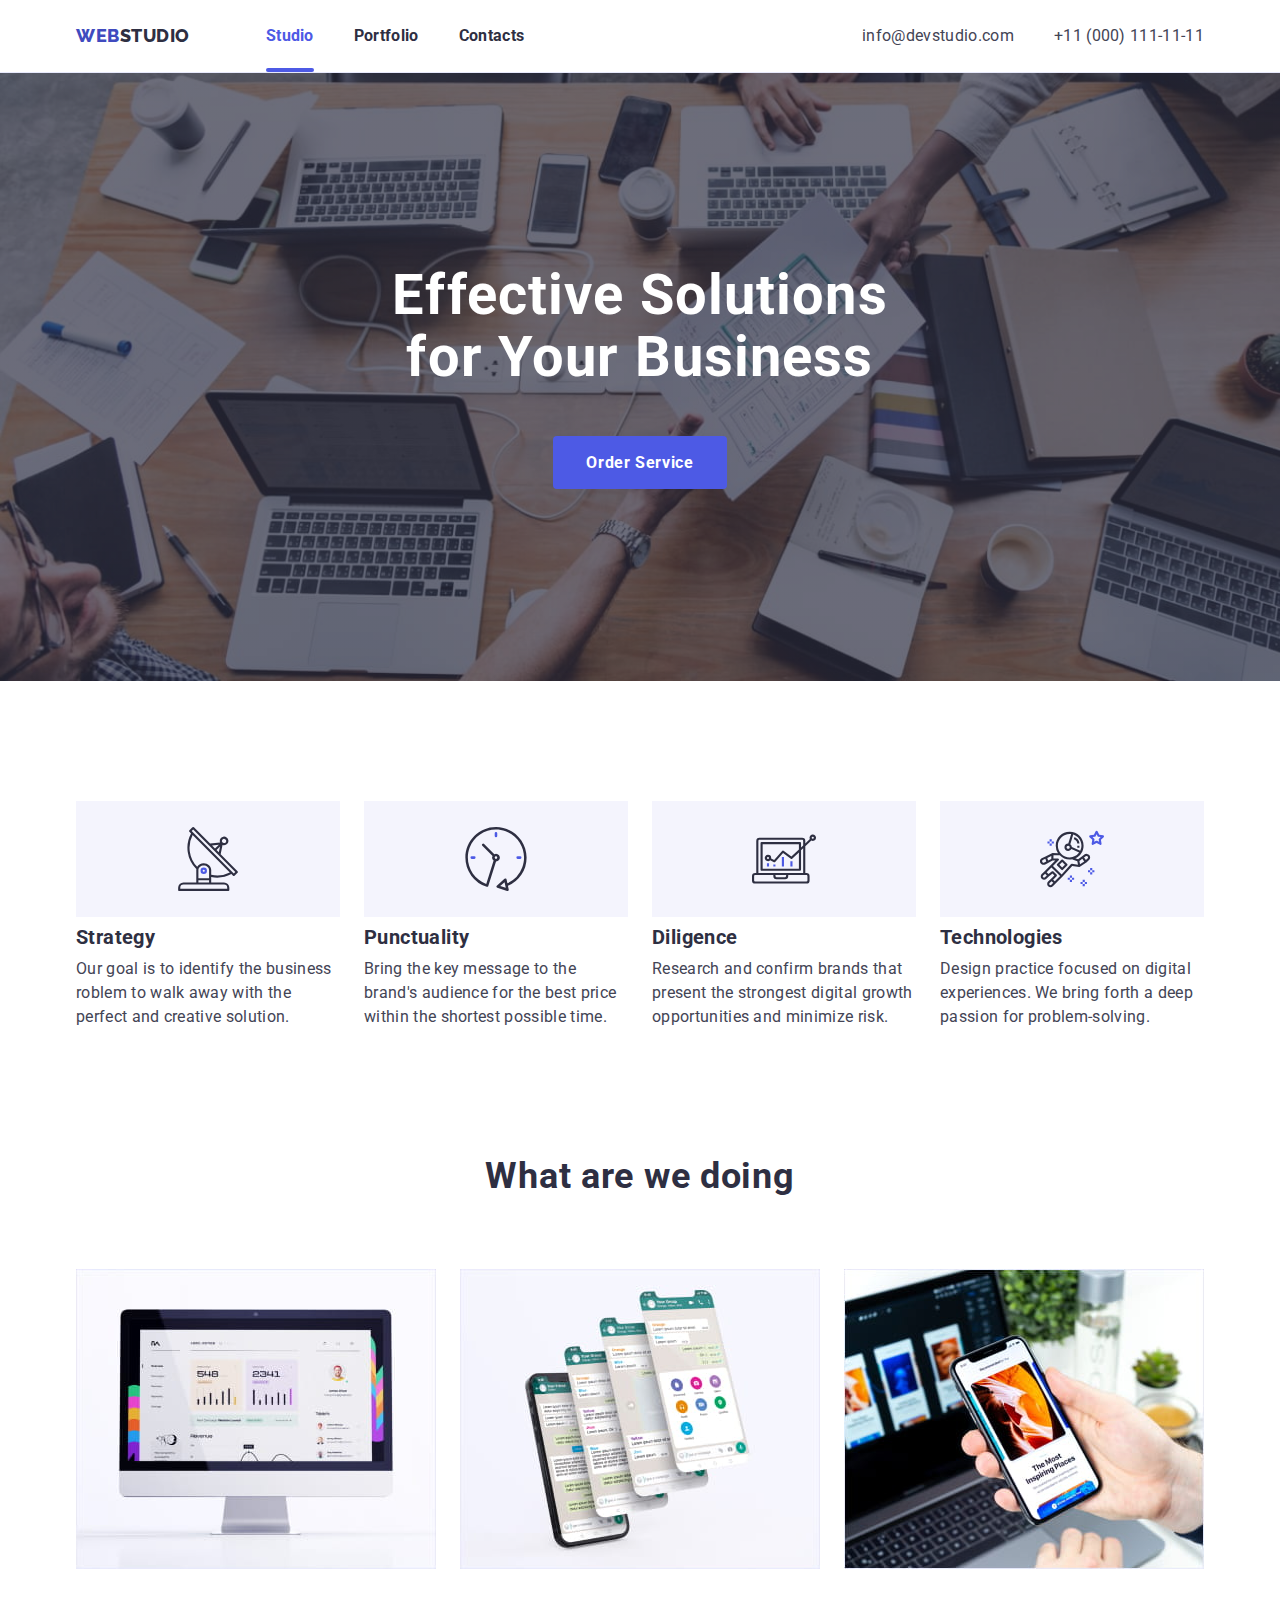
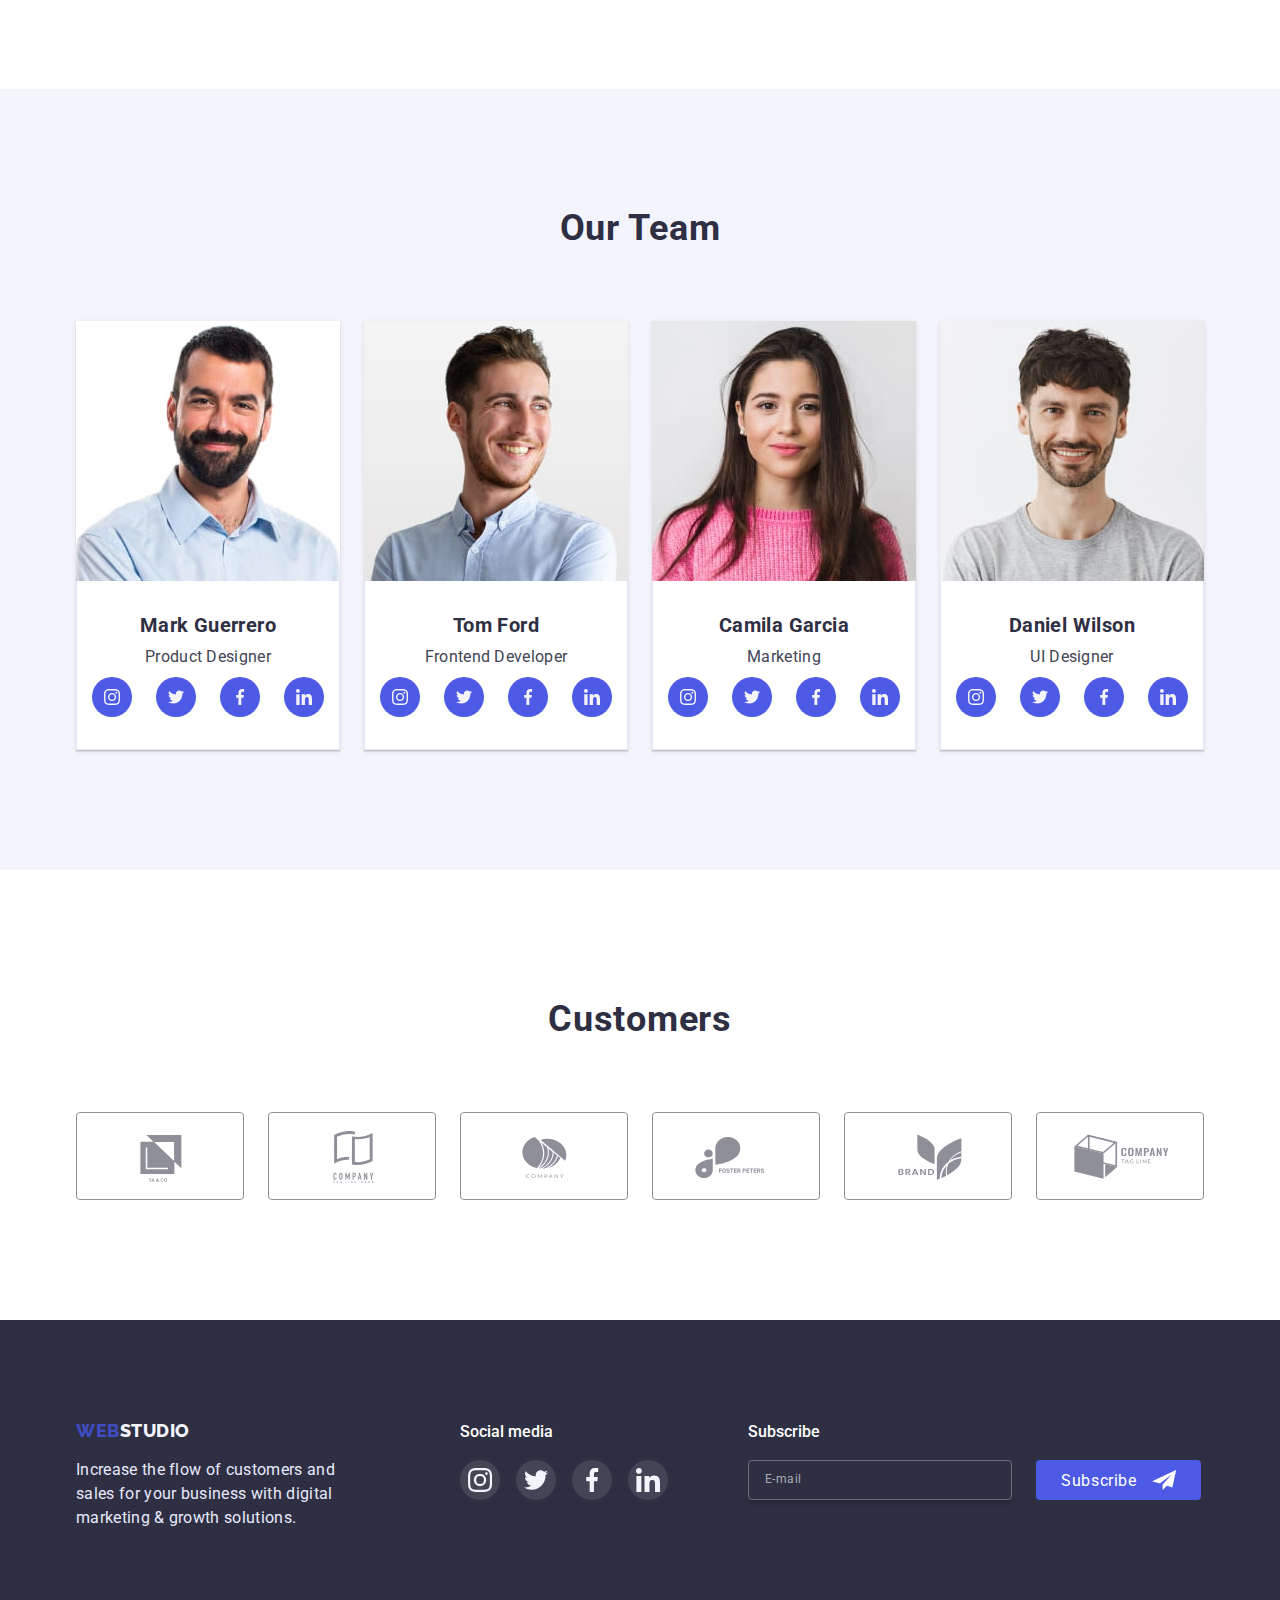
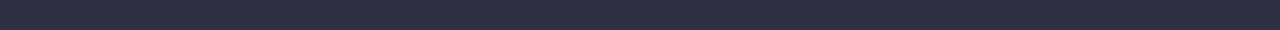
==== index.html @ e3f5aecc "Initial commit" ====
<!DOCTYPE html>
<html lang="en">

    <head>
        <meta charset="UTF-8">
        <meta http-equiv="X-UA-Compatible" content="IE=edge">
        <meta name="viewport" content="width=device-width, initial-scale=1.0">
        <title>WebStudio</title>
        <link rel="stylesheet"
            href="https://cdnjs.cloudflare.com/ajax/libs/modern-normalize/1.0.0/modern-normalize.min.css">
        <link rel="preconnect" href="https://fonts.googleapis.com">
        <link rel="preconnect" href="https://fonts.gstatic.com" crossorigin>
        <link
            href="https://fonts.googleapis.com/css2?family=Raleway:wght@800&family=Roboto:wght@400;500;700&display=swap"
            rel="stylesheet">
        <link rel="stylesheet" href="./css/styles.css">
    </head>

    <body>
        <!-----------------------------------header------------------------>
        <header class="header-section">
            <div class="container">
                <div class="header-container">
                    <nav class="site-nav">
                        <a href="" class="logo link"><span class="logo-accent">Web</span>Studio</a>
                        <ul class="site-menu list">
                            <li class="menu-item">
                                <a class="menu-link  current-page link" href="./index.html">Studio</a>
                            </li>
                            <li class="menu-item">
                                <a class="menu-link link" href="./portfolio.html">Portfolio</a>
                            </li>
                            <li class="menu-item">
                                <a class="menu-link link" href="">Contacts</a>
                            </li>
                        </ul>
                    </nav>
                    <ul class="contacts list">
                        <li class="contact-item">
                            <a class="contact-link link" href="mailto:">info@devstudio.com</a>
                        </li>
                        <li class="contact-item">
                            <a class="contact-link link" href="tel:+110001111111">+11 (000) 111-11-11</a>
                        </li>
                    </ul>
                </div>
            </div>
        </header>
        <main>
            <!-------------------------------hero block--------------------------->
            <section class="hero-section">
                <h1 class="hero">Effective Solutions for Your Business</h1>
                <button class="main-button" type="button" data-modal-open>Order Service</button>
            </section>
            <!--------------------------------fitures----------------------------->
            <section class="fiture-section">
                <div class="container">
                    <ul class="fiture-list list">
                        <li class="fiture-item ">
                            <div class="fiture-icon-list">
                                <svg class="fiture-icon">
                                    <use href="./images/icons.svg#antenna"></use>
                                </svg>
                            </div>

                            <h2 class="secondary-titles">Strategy</h2>
                            <p class="subtitles">Our goal is to identify the business roblem to walk away with the
                                perfect
                                and creative solution. </p>
                        </li>
                        <li class="fiture-item">
                            <div class="fiture-icon-list">
                                <svg class="fiture-icon">
                                    <use href="./images/icons.svg#clock"></use>
                                </svg>
                            </div>
                            <h2 class="secondary-titles">Punctuality</h2>
                            <p class="subtitles">Bring the key message to the brand's audience for the best price within
                                the
                                shortest possible time.</p>
                        </li>
                        <li class="fiture-item">
                            <div class="fiture-icon-list">
                                <svg class="fiture-icon">
                                    <use href="./images/icons.svg#diagram"></use>
                                </svg>
                            </div>
                            <h2 class="secondary-titles">Diligence</h2>
                            <p class="subtitles">Research and confirm brands that present the strongest digital growth
                                opportunities and minimize risk.</p>
                        </li>
                        <li class="fiture-item">
                            <div class="fiture-icon-list">
                                <svg class="fiture-icon">
                                    <use href="./images/icons.svg#astronaut"></use>
                                </svg>
                            </div>
                            <h2 class="secondary-titles">Technologies</h2>
                            <p class="subtitles">Design practice focused on digital experiences. We bring forth a deep
                                passion for problem-solving.</p>
                        </li>
                    </ul>
                </div>
            </section>
            <!---------------------------------basic services--------------------------->
            <section class="section">
                <div class="container">
                    <h3 class="titles">What are we doing</h3>
                    <ul class="service-list list">
                        <li class="service-item">
                            <img class="service-img" src="./images/computer.jpg"
                                alt=" a photo of a computer monitor with a website page" width="360">
                        </li>
                        <li class="service-item">
                            <img class="service-img" src="./images/mobilapp.jpg" alt=" a photo of a mobile screen"
                                width="360">
                        </li>
                        <li class="service-item">
                            <img class="service-img" src="./images/mobile.jpg"
                                alt=" a photo of a computer and mobile phone screen with website page" width="360">
                        </li>
                    </ul>
                </div>
            </section>
            <!----------------------------------team section------------------------------->
            <section class="team-section">
                <div class="container">
                    <div class="">
                        <h3 class="titles">Our Team</h3>
                        <ul class="team-list list">
                            <li class="team-item">
                                <img src="./images/img1.jpg" alt="Product Designer's photo" width="264">
                                <div class="team-content">
                                    <h2 class="secondary-titles">Mark Guerrero</h2>
                                    <p class="subtitles">Product Designer</p>
                                    <ul class="team-social-icons list">
                                        <li class="team-social-list">
                                            <a href="" class="social-link link">
                                                <svg class="social-icon">
                                                    <use href="./images/icons.svg#instagram" width="16" height="16">
                                                    </use>
                                                </svg>
                                            </a>
                                        </li>
                                        <li class="">
                                            <a href="" class="social-link link">
                                                <svg class="social-icon">
                                                    <use href="./images/icons.svg#twitter" width="16" height="16"></use>
                                                </svg>
                                            </a>
                                        </li>
                                        <li class="">
                                            <a href="" class="social-link link">
                                                <svg class="social-icon">
                                                    <use href="./images/icons.svg#facebook" width="16" height="16">
                                                    </use>
                                                </svg>
                                            </a>
                                        </li>
                                        <li class="">
                                            <a href="" class="social-link link">
                                                <svg class="social-icon">
                                                    <use href="./images/icons.svg#linkedin" width="16" height="16">
                                                    </use>
                                                </svg>
                                            </a>
                                        </li>
                                    </ul>
                                </div>
                            </li>
                            <li class="team-item">
                                <img src="./images/img2.jpg" alt="Frontend Developer's photo" width="264">
                                <div class="team-content">
                                    <h2 class="secondary-titles">Tom Ford</h2>
                                    <p class="subtitles">Frontend Developer</p>
                                    <ul class="team-social-icons list">
                                        <li class="team-social-list">
                                            <a href="" class="social-link link">
                                                <svg class="social-icon">
                                                    <use href="./images/icons.svg#instagram" width="16" height="16">
                                                    </use>
                                                </svg>
                                            </a>
                                        </li>
                                        <li class="">
                                            <a href="" class="social-link">
                                                <svg class="social-icon">
                                                    <use href="./images/icons.svg#twitter" width="16" height="16"></use>
                                                </svg>
                                            </a>
                                        </li>
                                        <li class="">
                                            <a href="" class="social-link">
                                                <svg class="social-icon">
                                                    <use href="./images/icons.svg#facebook" width="16" height="16">
                                                    </use>
                                                </svg>
                                            </a>
                                        </li>
                                        <li class="">
                                            <a href="" class="social-link">
                                                <svg class="social-icon">
                                                    <use href="./images/icons.svg#linkedin" width="16" height="16">
                                                    </use>
                                                </svg>
                                            </a>
                                        </li>
                                    </ul>
                                </div>
                            </li>
                            <li class="team-item">
                                <img src="./images/img3.jpg" alt="marketer's photo" width="264">
                                <div class="team-content">
                                    <h2 class="secondary-titles">Camila Garcia</h2>
                                    <p class="subtitles">Marketing</p>
                                    <ul class="team-social-icons list">
                                        <li class="team-social-list">
                                            <a href="" class="social-link link">
                                                <svg class="social-icon">
                                                    <use href="./images/icons.svg#instagram" width="16" height="16">
                                                    </use>
                                                </svg>
                                            </a>
                                        </li>
                                        <li class="">
                                            <a href="" class="social-link">
                                                <svg class="social-icon">
                                                    <use href="./images/icons.svg#twitter" width="16" height="16"></use>
                                                </svg>
                                            </a>
                                        </li>
                                        <li class="">
                                            <a href="" class="social-link">
                                                <svg class="social-icon">
                                                    <use href="./images/icons.svg#facebook" width="16" height="16">
                                                    </use>
                                                </svg>
                                            </a>
                                        </li>
                                        <li class="">
                                            <a href="" class="social-link">
                                                <svg class="social-icon">
                                                    <use href="./images/icons.svg#linkedin" width="16" height="16">
                                                    </use>
                                                </svg>
                                            </a>
                                        </li>
                                    </ul>
                                </div>
                            </li>
                            <li class="team-item">
                                <img src="./images/img4.jpg" alt="UI Designer's photo" width="264">
                                <div class="team-content">
                                    <h2 class="secondary-titles">Daniel Wilson</h2>
                                    <p class="subtitles">UI Designer</p>
                                    <ul class="team-social-icons list">
                                        <li class="team-social-list">
                                            <a href="" class="social-link link">
                                                <svg class="social-icon">
                                                    <use href="./images/icons.svg#instagram" width="16" height="16">
                                                    </use>
                                                </svg>
                                            </a>
                                        </li>
                                        <li class="">
                                            <a href="" class="social-link">
                                                <svg class="social-icon">
                                                    <use href="./images/icons.svg#twitter" width="16" height="16"></use>
                                                </svg>
                                            </a>
                                        </li>
                                        <li class="">
                                            <a href="" class="social-link">
                                                <svg class="social-icon">
                                                    <use href="./images/icons.svg#facebook" width="16" height="16">
                                                    </use>
                                                </svg>
                                            </a>
                                        </li>
                                        <li class="">
                                            <a href="" class="social-link">
                                                <svg class="social-icon">
                                                    <use href="./images/icons.svg#linkedin" width="16" height="16">
                                                    </use>
                                                </svg>
                                            </a>
                                        </li>
                                    </ul>
                                </div>
                            </li>
                        </ul>
                    </div>
                </div>
            </section>
            <section class="customer-section">
                <div class="container">
                    <h3 class="titles">Customers</h3>
                    <ul class="customer-list list">
                        <li>
                            <a href="" class="customer-link">
                                <svg class="customer-icon">
                                    <use href="./images/icons.svg#logo6" width="104" height="56"></use>
                                </svg>
                            </a>
                        </li>
                        <li>
                            <a href="" class="customer-link">
                                <svg class="customer-icon">
                                    <use href="./images/icons.svg#logo1" width="104" height="56"></use>
                                </svg>
                            </a>
                        </li>
                        <li>
                            <a href="" class="customer-link">
                                <svg class="customer-icon">
                                    <use href="./images/icons.svg#logo2" width="104" height="56"></use>
                                </svg>
                            </a>
                        </li>
                        <li>
                            <a href="" class="customer-link">
                                <svg class="customer-icon">
                                    <use href="./images/icons.svg#logo3" width="104" height="56"></use>
                                </svg>
                            </a>
                        </li>
                        <li>
                            <a href="" class="customer-link">
                                <svg class="customer-icon">
                                    <use href="./images/icons.svg#logo4" width="104" height="56"></use>
                                </svg>
                            </a>
                        </li>
                        <li>
                            <a href="" class="customer-link">
                                <svg class="customer-icon">
                                    <use href="./images/icons.svg#logo5" width="104" height="56"></use>
                                </svg>
                            </a>
                        </li>

                    </ul>

                </div>
            </section>
        </main>
        <!-------------------footer section---------------------------->
        <footer class="footer">
            <div class="container">
                <div class="footer-container">
                    <div class="footer-list">
                        <a href="" class="footer-logo link"><span class="footer-accent">Web</span>Studio</a>

                        <p class="footer-text">Increase the flow of customers and sales for your business with digital
                            marketing
                            &
                            growth solutions.</p>
                    </div>

                    <div class="social-list">
                        <h4 class="social-media-title"> Social media
                        </h4>
                        <ul class="media-list list">
                            <li class="media-item">
                                <a href="" class="media-link">
                                    <svg class="media-icon">
                                        <use href="./images/icons.svg#instagram" width="24" height="24"></use>
                                    </svg>
                                </a>
                            </li>
                            <li>
                                <a href="" class="media-link">
                                    <svg class="media-icon">
                                        <use href="./images/icons.svg#twitter" width="24" height="24"></use>
                                    </svg>
                                </a>
                            </li>
                            <li>
                                <a href="" class="media-link">
                                    <svg class="media-icon">
                                        <use href="./images/icons.svg#facebook" width="24" height="24"></use>
                                    </svg>
                                </a>
                            </li>
                            <li>
                                <a href="" class="media-link">
                                    <svg class="media-icon">
                                        <use href="./images/icons.svg#linkedin" width="24" height="24"></use>
                                    </svg>
                                </a>
                            </li>
                        </ul>
                    </div>

                    <div class=" footer-form">

                        <h4 class="social-media-title">Subscribe</h4>
                        <form class=" form">
                            <input type="email" name="mail" id="mail" class="fotter-input" placeholder="E-mail" />
                            <button type="submit" class="subscribe-btn">Subscribe
                                <svg class="subscribe-icon">
                                    <use href="./images/icons.svg#icon-telegram" width="24" height="20"></use>
                                </svg>
                            </button>
                        </form>

                    </div>
                </div>
            </div>
        </footer>
        <!-------------------modal window---------------->

        <div class="backdrop is-hidden" data-modal>
            <div class="modal-window">
                <button type="button" class="modal-close-button" data-modal-close>
                    <svg class="modal-button-icon">
                        <use href="./images/icons.svg#icon-close-btn" width="8" height="8"></use>
                    </svg>
                </button>
                <form class="modal-form">
                    <p class="modal-title">Leave your contacts and we will call you back</p>

                    <label for="name" class="modal-form-label"> Name</label>
                    <div class="modal-icon-container">
                        <input type="text" name="name" id="name" class="modal-form-input" autofocus required>
                        <span class="modal-form-input-icon">
                            <svg class="modal-form-icons">
                                <use href="./images/icons.svg#icon-person" width="18" height="24"> </use>
                            </svg>
                        </span>
                    </div>
                    <label for="tel" class="modal-form-label">Phone</label>
                    <div class="modal-icon-container">
                        <input type="tel" name="tel" id="tel" class="modal-form-input" required>
                        <span class="modal-form-input-icon">
                            <svg class="modal-form-icons">
                                <use href="./images/icons.svg#icon-phone" width="18" height="24"> </use>
                            </svg>
                        </span>
                    </div>
                    <label for="mail" class="modal-form-label"> Email</label>
                    <div class="modal-icon-container">
                        <input type="email" name="mail" id="mail" class="modal-form-input" required>
                        <span class="modal-form-input-icon">
                            <svg class="modal-form-icons">
                                <use href="./images/icons.svg#icon-email" width="18" height="24"> </use>
                            </svg>
                        </span>
                    </div>
                    <label for="comment" class="modal-form-label "> Comment</label>

                    <textarea name="user-comment" id="comment" placeholder="Text input"
                        class="modal-form-comment-text"></textarea>


                    <label for="privacy policy" class="checkbox-label">
                        <input class="checkbox-input visually-hidden" type="checkbox" name="privacy policy"
                            id="privacy policy">
                        <span class="checkbox-icon-container">
                            <svg class="checkbox-icon">
                                <use href="./images/icons.svg#icon-property1" width="16" height="16"></use>
                            </svg>
                        </span>
                        I accept the terms and conditions of the&nbsp;<a href="" class="privacy-policy-link">Privacy
                            Policy</a>
                    </label>
                    <button class="checkbox-button" type="submit">Send</button>
                </form>
            </div>
        </div>
        <script src="./js/modal.js"></script>
    </body>

</html>
---- css/styles.css ----
:root {
    --primary-color: #2E2F42;
    --secondary-color-text: #434455;
    --main-background-color: #FFFFFF;
    --secondary-background-color: #F4F4FD;
    --accent-color: #4D5AE5;
    --btn-hover-color: #404BBF;
    --footer-text-color: #E7E9FC;
    --main-letter-spacing: 0.02em;
}


h1,
h2,
h3,
h4,
p {
    margin: 0px;
}

ul,
li {
    margin: 0px;
    padding: 0px;
}

.list {
    list-style: none;
    padding-left: 0px;
}

Img {
    display: block;
}

.container {
    width: 1158px;
    margin-left: auto;
    margin-right: auto;
    padding-left: 15px;
    padding-right: 15px;
    align-items: center;

}


.header-container {
    display: flex;
    align-items: center;
}

.header-section {
    background-color: var(--main-background-color);
    border-bottom: 1px solid var(--footer-text-color);
}


/*------------------ SITE NAVIGATION----------------------*/

/*------------------- Logo styles--------------*/

.logo {
    color: var(--primary-color);
    font-family: 'Raleway', sans-serif;
    font-weight: 800;
    font-size: 18px;
    line-height: 1.33;
    letter-spacing: 0.03em;
    text-transform: uppercase;
}

.logo-accent {
    color: var(--btn-hover-color);
}

/*------------- Main manu--------------*/

.site-nav {
    display: flex;
    align-items: center;
}

.site-menu {
    display: flex;
    margin-left: 76px;
}

.site-menu .menu-item:not(:last-child) {
    margin-right: 40px;
}


.menu-link {
    position: relative;
    display: block;
    padding-top: 24px;
    padding-bottom: 24px;

}

.menu-link.current-page::after {
    position: absolute;
    left: 0;
    bottom: 0;
    content: '';
    display: block;
    width: 100%;
    height: 4px;
    background-color: var(--accent-color);
    border-radius: 2px;
}


.menu-item .menu-link {
    color: var(--primary-color);
    font-family: 'Roboto', sans-serif;
    font-weight: 700;
    font-size: 16px;
    line-height: 1.5;
    letter-spacing: var(--main-letter-spacing);
    transition: color 250ms cubic-bezier(0.4, 0, 0.2, 1);
}

.menu-item .menu-link:hover,
.menu-item .menu-link:focus {
    color: var(--accent-color);
}

.menu-item>.current-page {
    color: var(--accent-color);
}

/*----------------------Contacts--------------------*/

.contacts {
    display: flex;
    margin-left: auto;
}


.container .contact-item+.contact-item {
    margin-left: 40px;
}

.contact-item .contact-link {
    color: var(--secondary-color-text);
    font-family: 'Roboto', sans-serif;
    font-size: 16px;
    line-height: 1.5;
    letter-spacing: var(--main-letter-spacing);
    transition: color 250ms cubic-bezier(0.4, 0, 0.2, 1);
}

.contact-item .contact-link:hover,
.contact-item .contact-link:focus {
    color: var(--accent-color);
}

.link {
    text-decoration: none;
}


/*----------------------HERO SECTION--------------------*/

.hero-section {
    background: var(--primary-color);
    padding-top: 192px;
    padding-bottom: 192px;
    text-align: center;
    background-image: linear-gradient(rgba(46, 47, 66, 0.7), rgba(46, 47, 66, 0.7)), url(../images/people-office.jpg);
    background-color: var(--primary-color);
    background-size: cover;
    max-width: 1440px;
    margin-left: auto;
    margin-right: auto;
}

.hero {
    max-width: 496px;
    margin-left: auto;
    margin-right: auto;
    font-size: 56px;
    letter-spacing: var(--main-letter-spacing);
    line-height: 1.1;
    color: var(--main-background-color);

}

.visually-hidden {
    position: absolute;
    white-space: nowrap;
    width: 1px;
    height: 1px;
    overflow: hidden;
    border: 0;
    padding: 0;
    clip: rect(0 0 0 0);
    clip-path: inset(50%);
    margin: -1px;
}

/*----------------------------BODY--------------------*/
body {
    font-family: 'Roboto', sans-serif;
    color: var(--primary-color);
    background: var(--main-background-color);
}

/*--------------------------- SITE  BUTTONS -------------------*/

/*------------------------  Main buttons------------------------*/

.main-button {
    display: inline-block;
    padding: 16px 32px;
    margin-top: 48px;

    color: var(--main-background-color);
    background: var(--accent-color);
    align-items: center;
    border-radius: 4px;
    border: 1px solid transparent;


    font-family: inherit;
    font-weight: 700;
    font-size: 16px;
    line-height: 1.2;
    letter-spacing: 0.04em;
    cursor: pointer;
    transition: background-color 250ms cubic-bezier(0.4, 0, 0.2, 1),
        box-shadow 250ms cubic-bezier(0.4, 0, 0.2, 1);
}

.main-button:hover,
.main-button:focus {
    background: var(--btn-hover-color);
    box-shadow: 0px 4px 4px rgba(0, 0, 0, 0.15);
}


/*--------------------  Portfolio buttons-----------------------*/

.buttons {
    display: flex;
    padding: 12px 24px;

    font-family: inherit;
    font-weight: 700;
    font-size: 16px;
    line-height: 1.5;
    letter-spacing: 0.04em;

    color: var(--accent-color);
    background: var(--secondary-background-color);
    border-radius: 4px;
    border: 1px solid transparent;
    cursor: pointer;
    transition: background-color 250ms cubic-bezier(0.4, 0, 0.2, 1),
        color 250ms cubic-bezier(0.4, 0, 0.2, 1),
        border 250ms cubic-bezier(0.4, 0, 0.2, 1),
        box-shadow 250ms cubic-bezier(0.4, 0, 0.2, 1);
}



.buttons:hover,
.buttons:focus {
    color: var(--main-background-color);
    background: var(--accent-color);
    border: 1px solid var(--accent-color);
    box-shadow: 0px 2px 2px rgba(0, 0, 0, 0.12),
        0px 2px 1px rgba(0, 0, 0, 0.08),
        0px 3px 1px rgba(0, 0, 0, 0.1);
}

.button-list {
    display: flex;
    margin-bottom: 72px;
    justify-content: center;
}

.button-list .filter-btn:not(:last-child) {
    margin-right: 24px;
}


/*----------------------FITURE SECTION----------------------*/

.fiture-section {
    padding-top: 120px;
}


.section {
    padding-top: 120px;
    padding-bottom: 120px;
}

.fiture-list {
    display: flex;
}

.fiture-icon {
    width: 64px;
    height: 64px;
}


.fiture-icon-list {
    display: flex;
    width: 264px;
    height: 116px;
    margin-bottom: 8px;

    background-color: var(--secondary-background-color);
    align-items: center;
    justify-content: center;
}

.container .fiture-item:not(:last-child) {
    margin-right: 24px;
}



/*----------------------- SERVICES---------------------*/

.service-list {
    display: flex;
    margin-top: 72px;
}

.container .service-item:not(:last-child) {
    margin-right: 24px;
}

/*--------------------------TEAM-SECTION------------------*/

.team-section {
    background: var(--secondary-background-color);
    padding-top: 120px;
    padding-bottom: 120px;
}

.team-list {
    display: flex;
    flex-wrap: wrap;
    margin-top: 72px;
    gap: 24px;
}

.team-item {
    box-shadow: 0px 2px 1px rgba(46, 47, 66, 0.08),
        0px 1px 1px rgba(46, 47, 66, 0.16),
        0px 1px 6px rgba(46, 47, 66, 0.08);
}

.team-content {
    padding-top: 32px;
    padding-bottom: 32px;
    text-align: center;
    background-color: var(--main-background-color);
    border-right: 1px solid var(--footer-text-color);
    border-bottom: 1px solid var(--footer-text-color);
    border-left: 1px solid var(--footer-text-color);

}


.team-social-icons {
    display: flex;
    justify-content: center;
    gap: 24px;

}


.social-link {
    display: flex;
    width: 40px;
    height: 40px;
    align-items: center;
    justify-content: center;

    background-color: var(--accent-color);
    border-radius: 50%;
    transition: background-color 250ms cubic-bezier(0.4, 0, 0.2, 1);
}

.social-link:hover,
.social-link:focus {
    background-color: var(--btn-hover-color);
}

.social-icon {
    width: 16px;
    height: 16px;

    fill: var(--secondary-background-color);
}





/* ----------------------PORTFOLIO SERVICES--------------------------*/
.image-list {
    display: flex;
    flex-wrap: wrap;
}

.image-link {
    display: block;
    color: var(--primary-color);
}



.image-item:hover {
    box-shadow: 0px 2px 1px rgba(46, 47, 66, 0.08),
        0px 1px 1px rgba(46, 47, 66, 0.16),
        0px 1px 6px rgba(46, 47, 66, 0.08);

}


.image-item {
    flex-basis: calc((100%/-48px)-3);
    margin-right: 24px;
    margin-bottom: 48px;
    transition: box-shadow 250ms cubic-bezier(0.4, 0, 0.2, 1);
}

.image-item:nth-child(3n) {
    margin-right: 0;
}

.image-item:nth-child(n+7) {
    margin-bottom: 0px;
}


.content-card {
    padding-left: 16px;
    padding-top: 32px;
    padding-bottom: 32px;

    border-right: 1px solid var(--footer-text-color);
    border-bottom: 1px solid var(--footer-text-color);
    border-left: 1px solid var(--footer-text-color);
    box-shadow: 0px 1px 6px rgba(46, 47, 66, 0.08);
}

/*-------------------- PORTFPLIO OVERLAY---------------------*/
.portfolio-image-container {
    position: relative;
    overflow: hidden;
}


.portfolio-overlay {
    position: absolute;
    left: 0;
    top: 0;
    width: 100%;
    height: 100%;
    overflow: scroll-y;
    transform: translate(0, 100%);
    transition: transform 250ms cubic-bezier(0.4, 0, 0.2, 1);

    font-family: 'Roboto', sans-serif;
    font-size: 16px;
    line-height: 1.5;
    letter-spacing: var(--main-letter-spacing);
    color: #F4F4FD;
    padding-top: 40px;
    padding-left: 32px;
    padding-right: 32px;

    background-color: rgba(77, 90, 229, 0.9);
}

.image-link:hover .portfolio-overlay,
.image-link:focus .portfolio-overlay {
    transform: translate(0, 0);

}


.portfolio-section {
    padding-top: 96px;
    padding-bottom: 120px;
}

/* -----------------------TITLES AND SUBTITLES---------------------------*/

.titles {
    font-size: 36px;
    line-height: 1.11;
    letter-spacing: var(--main-letter-spacing);
    text-align: center;
}


.secondary-titles {
    font-size: 20px;
    line-height: 1.2;
    letter-spacing: var(--main-letter-spacing);
}

.subtitles {
    margin-top: 8px;
    margin-bottom: 8px;

    font-family: 'Roboto', sans-serif;
    font-size: 16px;
    line-height: 1.5;
    letter-spacing: var(--main-letter-spacing);

    color: var(--secondary-color-text);
}

/* ------------------CUSTOMERS----------------------*/

.customer-section {
    padding-top: 130px;
    padding-bottom: 120px;
}

.customer-list {
    display: flex;
    flex-wrap: wrap;
    margin-top: 72px;
    gap: 24px;
}

.customer-icon {
    width: 104px;
    height: 56px;
}

.customer-link {
    display: flex;
    justify-content: center;
    align-items: center;
    width: 168px;
    height: 88px;
    border: 1px solid #8E8F99;
    border-radius: 4px;

    fill: #8E8F99;

    transition: fill 250ms cubic-bezier(0.4, 0, 0.2, 1),
        border-color 250ms cubic-bezier(0.4, 0, 0.2, 1);
}


.customer-link:hover,
.customer-link:focus {
    fill: var(--accent-color);
    border-color: var(--accent-color);

}






/*------------------- FOOTER STYLES ----------------*/

.footer {
    padding-top: 100px;
    padding-bottom: 100px;
    background: var(--primary-color);
}

.footer-container {
    display: flex;
}

.social-list {
    margin-right: 80px;
    margin-left: 120px;
}

.footer-logo {
    font-family: 'Raleway', sans-serif;
    font-weight: 800;
    font-size: 18px;
    line-height: 1.2;
    letter-spacing: 0.03em;
    text-transform: uppercase;

    color: var(--secondary-background-color);
}

.footer-accent {
    color: var(--btn-hover-color);
}

.footer-text {
    margin-top: 16px;
    width: 264px;

    font-family: 'Roboto', sans-serif;
    font-size: 16px;
    line-height: 1.5;
    letter-spacing: var(--main-letter-spacing);
    color: var(--footer-text-color);
}


.media-list {
    display: flex;
    gap: 16px;

}

.media-icon {
    width: 24px;
    height: 24px;
}

.social-media-title {
    font-family: 'Roboto', sans-serif;
    font-weight: 500;
    font-size: 16px;
    line-height: 1.5;
    margin-bottom: 16px;
    color: var(--main-background-color);
}

.media-link {
    display: flex;
    width: 40px;
    height: 40px;
    justify-content: center;
    align-items: center;

    background-color: rgba(255, 255, 255, 0.1);
    fill: var(--secondary-background-color);
    border-radius: 50%;

    transition: background-color 250ms cubic-bezier(0.4, 0, 0.2, 1);
}

.media-link:hover,
.media-link:focus {
    background-color: #31D0AA;
}

/*==========FOOTER FORM==========*/

button {
    margin-left: 0px;
}



.form {
    display: flex;

}

.subscribe-btn {
    position: relative;
    display: flex;

    padding: 8px 24px;
    margin-left: 24px;
    margin-right: 16px;

    min-width: 165px;
    height: 40px;

    font-family: inherit;
    font-size: 16px;
    line-height: 1.5;
    letter-spacing: 0.04em;

    background: var(--accent-color);
    color: var(--main-background-color);
    border-radius: 4px;
    border: 1px solid transparent;
    cursor: pointer;
    transition: background-color 250ms cubic-bezier(0.4, 0, 0.2, 1),
        box-shadow 250ms cubic-bezier(0.4, 0, 0.2, 1);
}

.subscribe-btn:hover,
.subscribe-btn:focus {
    background-color: var(--btn-hover-color);
    box-shadow: 0px 4px 4px rgba(0, 0, 0, 0.15);
}


.subscribe-icon {
    position: absolute;
    top: 50%;
    right: 24px;

    transform: translateY(-50%);
    width: 24px;
    height: 20px;
}


.fotter-input {
    min-width: 264px;
    min-height: 40px;
    margin-left: 0px;
    padding: 8px 16px;


    font-size: 12px;
    line-height: 1.33;
    letter-spacing: 0.04em;


    color: var(--main-background-color);

    border: 1px solid rgba(255, 255, 255, 0.3);
    border-radius: 4px;
    background-color: transparent;
    box-shadow: 0px 4px 4px rgba(0, 0, 0, 0.15);
    transition: border-color 250ms cubic-bezier(0.4, 0, 0.2, 1),
        box-shadow 250ms cubic-bezier(0.4, 0, 0.2, 1);
}

.fotter-input:focus {
    outline: none;
    border-color: var(--accent-color);
}

.fotter-input::placeholder {
    font-size: 12px;
    line-height: 2;
    letter-spacing: 0.04em;

    color: rgba(255, 255, 255, 0.6);
}




/*=============MODAL WINDOW=====================*/
.backdrop {
    position: fixed;
    top: 0;
    left: 0;
    z-index: 100;
    min-width: 100%;
    min-height: 100%;
    background-color: rgba(46, 47, 66, 0.4);

    opacity: 1;
    transition: opacity 250ms cubic-bezier(0.4, 0, 0.2, 1);
}


.backdrop.is-hidden {
    opacity: 0;
    pointer-events: none;
}


.backdrop.is-hidden .modal-window {
    transform: translate(-50%, -50%) scale(0.9);
    transition: transform 250ms cubic-bezier(0.4, 0, 0.2, 1);
}


.modal-window {
    position: absolute;
    top: 50%;
    left: 50%;

    width: 408px;

    background-color: #FCFCFC;
    border-radius: 4px;
    box-shadow: 0px, 2px, 1px, rgba(0, 0, 0, 0.2),
        0px, 1px, 3px, rgba(0, 0, 0, 0.12),
        0px, 1px, 1px, rgba(0, 0, 0, 0.14);

    transform: translate(-50%, -50%) scale(1);
    transition: transform 250ms cubic-bezier(0.4, 0, 0.2, 1);
}


.modal-close-button {
    position: absolute;
    top: 24px;
    right: 24px;

    display: flex;
    justify-content: center;
    align-items: center;
    width: 24px;
    height: 24px;


    border-radius: 50%;
    background-color: #E7E9FC;
    border: 1px solid rgba(0, 0, 0, 0.1);
    padding: 0;
    cursor: pointer;
    box-shadow: 0px 2px 1px rgba(46, 47, 66, 0.08),
        0px 1px 1px rgba(46, 47, 66, 0.16),
        0px 1px 6px rgba(46, 47, 66, 0.08);
    transition: transform 250ms cubic-bezier(0.4, 0, 0.2, 1),
}


.modal-button-icon {
    width: 8px;
    height: 8px;
}

/*======================MODAL FORM=================*/

.modal-form {
    display: flex;
    flex-direction: column;
    padding: 24px;
    width: 100%;
}


.modal-title {
    font-weight: 500;
    font-size: 16px;
    line-height: 1.5;
    letter-spacing: 0.02em;
    text-align: center;

    margin-bottom: 14px;
    padding-top: 48px;

    color: var(--primary-color);
}


.modal-icon-container {
    position: relative;
    margin-bottom: 8px;
}


.modal-form-label {
    display: block;
    margin-bottom: 4px;
    font-size: 12px;
    line-height: 1.33;
    letter-spacing: 0.04em;

    color: #8E8F99;
}

.modal-form-input {
    width: 100%;
    padding: 14px 19px;
    padding-left: 38px;

    font-size: 12px;
    line-height: 1.33;
    letter-spacing: 0.04em;

    border: 1px solid rgba(33, 33, 33, 0.2);
    border-radius: 4px;
    transition: border-color 250ms cubic-bezier(0.4, 0, 0.2, 1);
}



.modal-form-input-icon {
    position: absolute;
    top: 50%;
    left: 19px;
    transform: translateY(-50%);

    display: block;
    width: 18px;
    height: 24px;

    fill: var(--primary-color);
    transition: fill 250ms cubic-bezier(0.4, 0, 0.2, 1);
}

.modal-form-icons {width: 18px;
    height: 24px;}

.modal-form-input:focus {
    outline: none;
    border-color: var(--accent-color);
}


.modal-form-input:focus+.modal-form-input-icon {
    fill: var(--accent-color);
}

/*--------------------COMENTS-----------------------*/

.modal-form-comment-text {
    resize: none;
    width: 100%;
    height: 120px;

    padding: 8px 16px;
    margin-bottom: 16px;

    font-family: inherit;
    font-size: 12px;
    line-height: 1.33;
    letter-spacing: 0.04em;
    border-radius: 4px;
}



.modal-form-comment-text:focus {
    outline: none;
    border-color: var(--accent-color);
}



.modal-form-comment-text::placeholder {
    font-family: inherit;
    font-size: 12px;
    line-height: 1.33;
    letter-spacing: 0.04em;
    color: #8E8F99;
}


/*----------------------CHACKBOX-----------------------*/

.checkbox-label {
    display: flex;
    align-items: center;
    margin-bottom: 24px;

    font-family: inherit;
    font-weight: 400;
    font-size: 12px;
    line-height: 1.33;
    letter-spacing: 0.04em;
    color: #757575;
}


.checkbox-icon-container {
    position: relative;
    display: inline-block;
    width: 16px;
    height: 16px;
    margin-right: 8px;

    border: 1.25px solid var(--primary-color);
    border-radius: 2px;
    cursor: pointer;
    transition: border-color 250ms cubic-bezier(0.4, 0, 0.2, 1);
}



.checkbox-icon {
    position: absolute;
    top: 50%;
    left: 50%;
    width: 16px;
    height: 16px;

    transform: translate(-50%, -50%);
    transition: opacity 250ms cubic-bezier(0.4, 0, 0.2, 1);

    opacity: 0;
}


.checkbox-input:checked+.checkbox-icon-container>.checkbox-icon {
    border-color: var(--accent-color);
    opacity: 1;
}


.privacy-policy-link {
    display: inline-block;
    margin-left: 2px;
    color: var(--accent-color);
}



.checkbox-input:focus+.checkbox-icon-container {
    border-color: var(--accent-color);
}




.checkbox-button {
    display: inline-block;
    margin: 0 auto;
    width: 169px;
    height: 56px;
    padding: 0;
    padding: 16px 32px;

    background-color: var(--accent-color);
    border: transparent;
    border-radius: 4px;

    font-family: inherit;
    font-weight: 500;
    font-size: 16px;
    line-height: 1.5;
    letter-spacing: 0.04em;

    color: var(--main-background-color);
    cursor: pointer;

    transition: background-color 250ms cubic-bezier(0.4, 0, 0.2, 1),
        box-shadow 250ms cubic-bezier(0.4, 0, 0.2, 1),
        border-color 250ms cubic-bezier(0.4, 0, 0.2, 1),
}

.checkbox-button:hover,
.checkbox-button:focus {
    background-color: var(--btn-hover-color);
    border-color: var(--btn-hover-color);
    box-shadow: 0px 4px 4px rgba(0, 0, 0, 0.15);
}
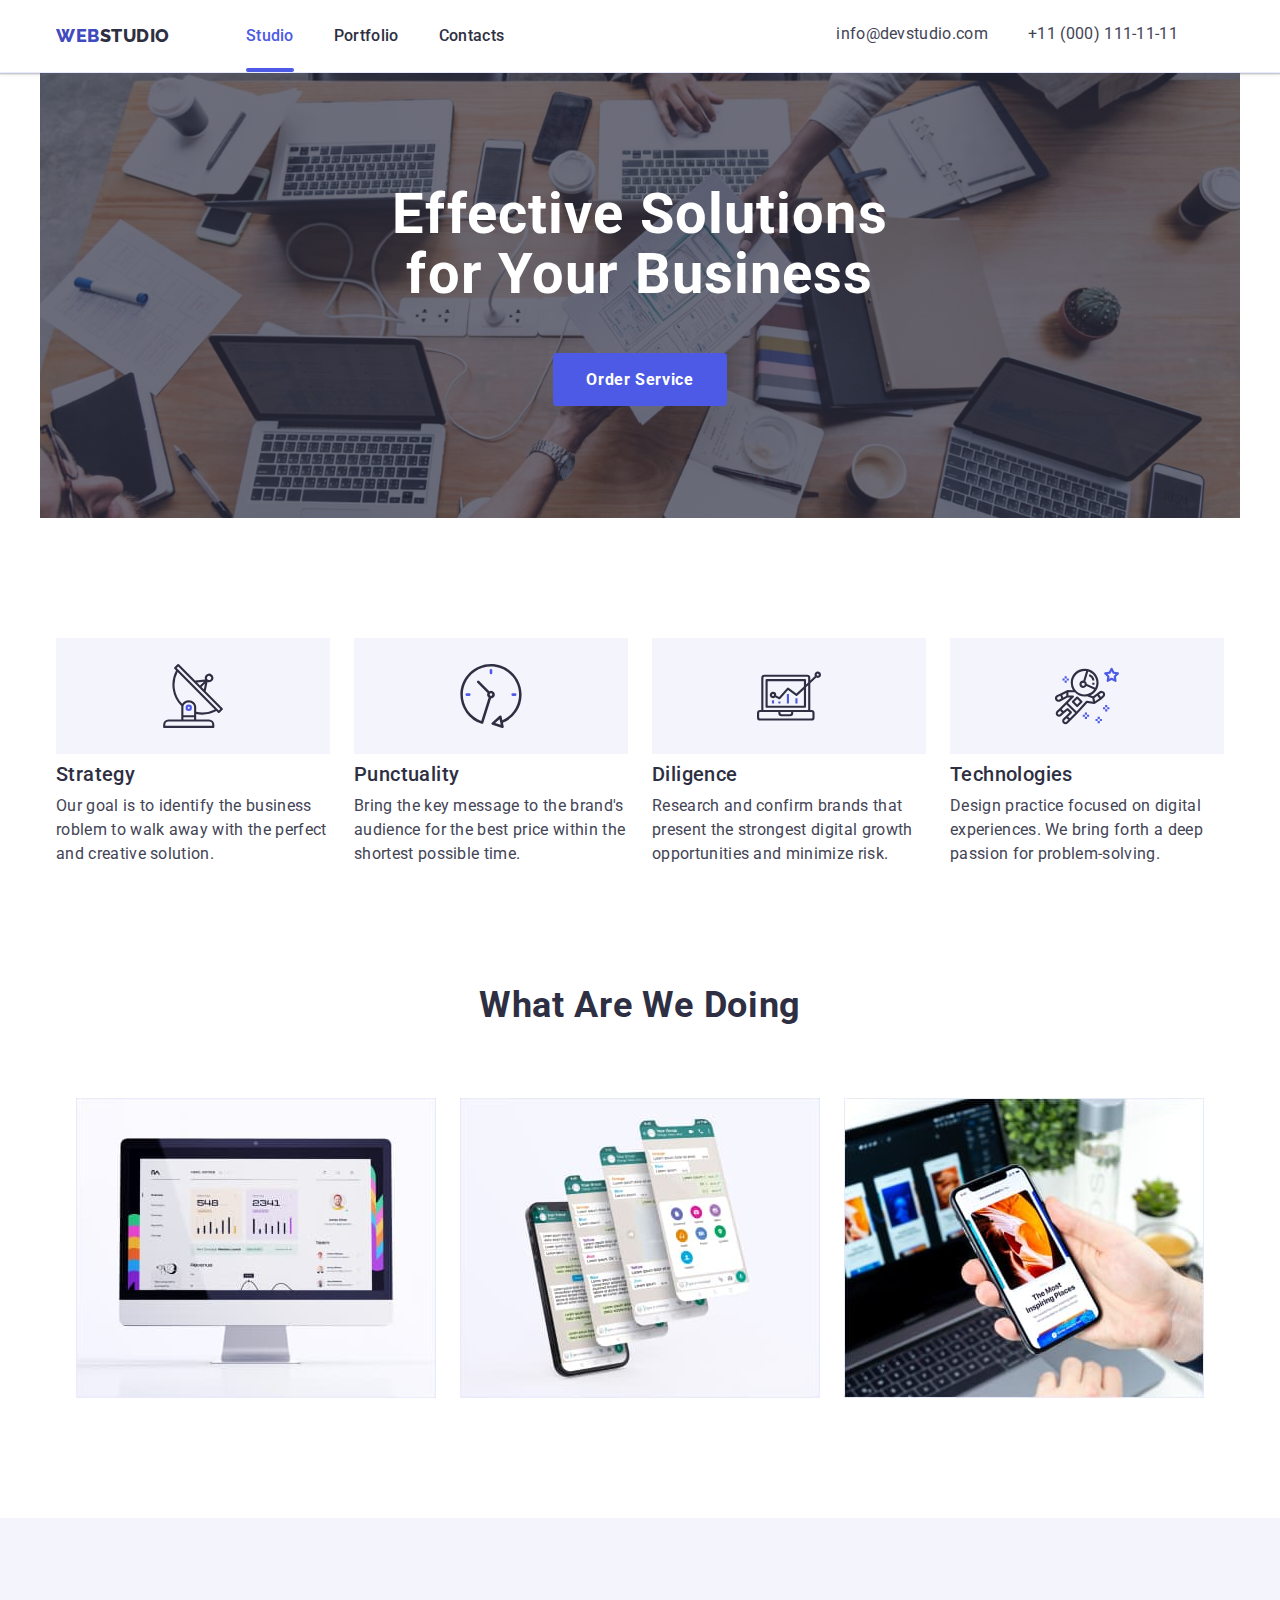
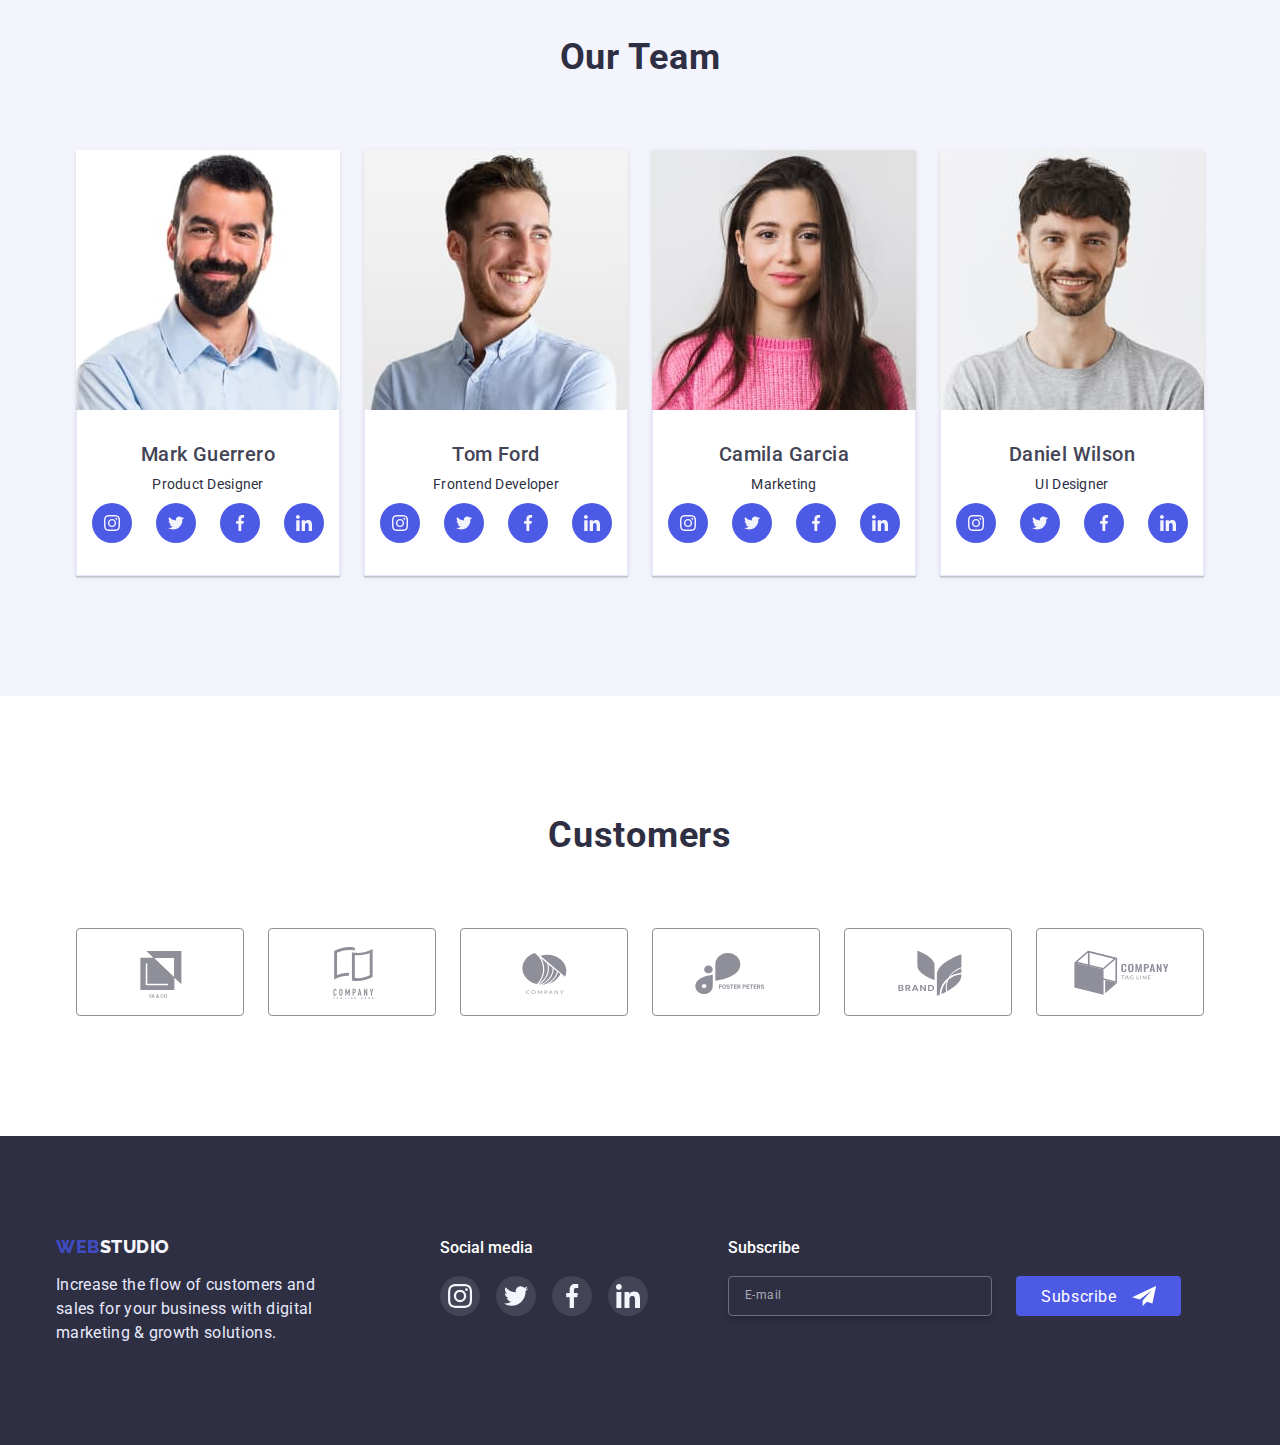
==== commit 05d3bb29: "Finished adaptive html and css files" ====
--- a/index.html
+++ b/index.html
@@ -14,18 +14,23 @@
             href="https://fonts.googleapis.com/css2?family=Raleway:wght@800&family=Roboto:wght@400;500;700&display=swap"
             rel="stylesheet">
         <link rel="stylesheet" href="./css/styles.css">
+        <link rel="stylesheet" href="./css/mobile.css">
+        <link rel="stylesheet" href="./css/tablet.css">
+        <link rel="stylesheet" href="./css/descktop.css">
     </head>
 
     <body>
+
         <!-----------------------------------header------------------------>
         <header class="header-section">
             <div class="container">
                 <div class="header-container">
                     <nav class="site-nav">
                         <a href="" class="logo link"><span class="logo-accent">Web</span>Studio</a>
-                        <ul class="site-menu list">
-                            <li class="menu-item">
-                                <a class="menu-link  current-page link" href="./index.html">Studio</a>
+
+                        <ul class="site-menu  list">
+                            <li class="menu-item ">
+                                <a class="menu-link  current-page link " href="./index.html">Studio</a>
                             </li>
                             <li class="menu-item">
                                 <a class="menu-link link" href="./portfolio.html">Portfolio</a>
@@ -43,20 +48,25 @@
                             <a class="contact-link link" href="tel:+110001111111">+11 (000) 111-11-11</a>
                         </li>
                     </ul>
+                    <button type="button" class="mobile-menu-open-btn " data-menu-open>
+                        <svg width="32" height="22" class="mobile-open-icon ">
+                            <use href="./images/icons.svg#icon-hamburger"></use>
+                        </svg>
                 </div>
             </div>
         </header>
         <main>
-            <!-------------------------------hero block--------------------------->
-            <section class="hero-section">
+            <!-------------------------------HERO SECTION----------------------------------------->
+            <section class="hero-section container">
+
                 <h1 class="hero">Effective Solutions for Your Business</h1>
                 <button class="main-button" type="button" data-modal-open>Order Service</button>
             </section>
-            <!--------------------------------fitures----------------------------->
+            <!------------------------------FITURE  SECTION-------------------------------------->
             <section class="fiture-section">
-                <div class="container">
+                <div class=" container ">
                     <ul class="fiture-list list">
-                        <li class="fiture-item ">
+                        <li class=" fiture-item ">
                             <div class="fiture-icon-list">
                                 <svg class="fiture-icon">
                                     <use href="./images/icons.svg#antenna"></use>
@@ -68,7 +78,7 @@
                                 perfect
                                 and creative solution. </p>
                         </li>
-                        <li class="fiture-item">
+                        <li class=" fiture-item">
                             <div class="fiture-icon-list">
                                 <svg class="fiture-icon">
                                     <use href="./images/icons.svg#clock"></use>
@@ -89,7 +99,7 @@
                             <p class="subtitles">Research and confirm brands that present the strongest digital growth
                                 opportunities and minimize risk.</p>
                         </li>
-                        <li class="fiture-item">
+                        <li class=" fiture-item">
                             <div class="fiture-icon-list">
                                 <svg class="fiture-icon">
                                     <use href="./images/icons.svg#astronaut"></use>
@@ -102,37 +112,43 @@
                     </ul>
                 </div>
             </section>
-            <!---------------------------------basic services--------------------------->
-            <section class="section">
+            <!---------------------------------BASIC SERVICES --------------------------->
+            <section class="services-section">
                 <div class="container">
-                    <h3 class="titles">What are we doing</h3>
+                    <h3 class="titles">What Are We Doing</h3>
                     <ul class="service-list list">
                         <li class="service-item">
                             <img class="service-img" src="./images/computer.jpg"
-                                alt=" a photo of a computer monitor with a website page" width="360">
+                                alt=" a photo of a computer monitor with a website page"
+                                srcset="./images/rectangle1@1x.jpg 1x, ./images/rectangle1@2x.jpg 2x" width="360">
                         </li>
                         <li class="service-item">
                             <img class="service-img" src="./images/mobilapp.jpg" alt=" a photo of a mobile screen"
-                                width="360">
+                                srcset="./images/rectangle2@1x.jpg 1x, ./images/rectangle2@2x.jpg 2x" width="360">
                         </li>
                         <li class="service-item">
                             <img class="service-img" src="./images/mobile.jpg"
-                                alt=" a photo of a computer and mobile phone screen with website page" width="360">
+                                alt=" a photo of a computer and mobile phone screen with website page"
+                                srcset="./images/rectangle3@1x.jpg 1x, ./images/rectangle3@2x.jpg 2x" width="360">
                         </li>
                     </ul>
                 </div>
             </section>
+
+
             <!----------------------------------team section------------------------------->
+
             <section class="team-section">
                 <div class="container">
                     <div class="">
                         <h3 class="titles">Our Team</h3>
                         <ul class="team-list list">
                             <li class="team-item">
-                                <img src="./images/img1.jpg" alt="Product Designer's photo" width="264">
+                                <img src="./images/img1.jpg" alt="Product Designer's photo"
+                                    srcset="./images/team@1x.jpg 1x, ./images/team@2x.jpg 2x" width="264">
                                 <div class="team-content">
-                                    <h2 class="secondary-titles">Mark Guerrero</h2>
-                                    <p class="subtitles">Product Designer</p>
+                                    <h2 class="team-title">Mark Guerrero</h2>
+                                    <p class="team-subtitle">Product Designer</p>
                                     <ul class="team-social-icons list">
                                         <li class="team-social-list">
                                             <a href="" class="social-link link">
@@ -169,10 +185,11 @@
                                 </div>
                             </li>
                             <li class="team-item">
-                                <img src="./images/img2.jpg" alt="Frontend Developer's photo" width="264">
+                                <img src="./images/img2.jpg" alt="Frontend Developer's photo"
+                                    srcset="./images/team2.jpg 1x, ./images/team2@2x.jpg 2x" width="264">
                                 <div class="team-content">
-                                    <h2 class="secondary-titles">Tom Ford</h2>
-                                    <p class="subtitles">Frontend Developer</p>
+                                    <h2 class="team-title">Tom Ford</h2>
+                                    <p class="team-subtitle">Frontend Developer</p>
                                     <ul class="team-social-icons list">
                                         <li class="team-social-list">
                                             <a href="" class="social-link link">
@@ -209,10 +226,11 @@
                                 </div>
                             </li>
                             <li class="team-item">
-                                <img src="./images/img3.jpg" alt="marketer's photo" width="264">
+                                <img src="./images/img3.jpg" alt="marketer's photo"
+                                    srcset="./images/team3@1x.jpg 1x, ./images/team3@2x.jpg 2x" width="264">
                                 <div class="team-content">
-                                    <h2 class="secondary-titles">Camila Garcia</h2>
-                                    <p class="subtitles">Marketing</p>
+                                    <h2 class="team-title">Camila Garcia</h2>
+                                    <p class="team-subtitle">Marketing</p>
                                     <ul class="team-social-icons list">
                                         <li class="team-social-list">
                                             <a href="" class="social-link link">
@@ -249,10 +267,11 @@
                                 </div>
                             </li>
                             <li class="team-item">
-                                <img src="./images/img4.jpg" alt="UI Designer's photo" width="264">
+                                <img src="./images/img4.jpg" alt="UI Designer's photo"
+                                    srcset="./images/team4@1x.jpg 1x, ./images/team4@2x.jpg 2x" width="264">
                                 <div class="team-content">
-                                    <h2 class="secondary-titles">Daniel Wilson</h2>
-                                    <p class="subtitles">UI Designer</p>
+                                    <h2 class="team-title">Daniel Wilson</h2>
+                                    <p class="team-subtitle">UI Designer</p>
                                     <ul class="team-social-icons list">
                                         <li class="team-social-list">
                                             <a href="" class="social-link link">
@@ -292,6 +311,8 @@
                     </div>
                 </div>
             </section>
+
+            <!----------------------------------------CUSTOMER SECTION--------------------------------->
             <section class="customer-section">
                 <div class="container">
                     <h3 class="titles">Customers</h3>
@@ -344,10 +365,14 @@
                 </div>
             </section>
         </main>
+
+
         <!-------------------footer section---------------------------->
         <footer class="footer">
-            <div class="container">
+            <div class="container footer-flex-container ">
+
                 <div class="footer-container">
+
                     <div class="footer-list">
                         <a href="" class="footer-logo link"><span class="footer-accent">Web</span>Studio</a>
 
@@ -391,23 +416,95 @@
                             </li>
                         </ul>
                     </div>
-
-                    <div class=" footer-form">
-
-                        <h4 class="social-media-title">Subscribe</h4>
-                        <form class=" form">
-                            <input type="email" name="mail" id="mail" class="fotter-input" placeholder="E-mail" />
-                            <button type="submit" class="subscribe-btn">Subscribe
-                                <svg class="subscribe-icon">
-                                    <use href="./images/icons.svg#icon-telegram" width="24" height="20"></use>
-                                </svg>
-                            </button>
-                        </form>
-
-                    </div>
-                </div>
+                </div>
+                <!--------------------------------------footer form--------------------------------->
+                <div class=" footer-form">
+                    <h4 class="social-media-title">Subscribe</h4>
+                    <form class=" form">
+                        <input type="email" name="mail" id="mail" class="fotter-input" placeholder="E-mail" />
+                        <button type="submit" class="subscribe-btn">Subscribe
+                            <svg class="subscribe-icon">
+                                <use href="./images/icons.svg#icon-telegram" width="24" height="20"></use>
+                            </svg>
+                        </button>
+                    </form>
+                </div>
+            </div>
             </div>
         </footer>
+
+        <!-------------------MOBILE MENU WINDOW---------------->
+        <div class="mobile-menu is-open" data-menu>
+            <div class="mobile-container">
+                <div class="mobile-menu-container">
+                    <button class="mobile-menu-close-btn" data-menu-close>
+                        <svg class="mobile-close-icon ">
+                            <use href="./images/icons.svg#icon-close-btn" width="8" height="8"></use>
+                        </svg>
+                    </button>
+                    <nav>
+                        <ul class="mobile-menu-list list">
+                            <li class="mobile-menu-item">
+                                <a href="./index.html" class="mobile-menu-link  link" href="">Studio</a>
+                            </li>
+                            <li class="mobile-menu-item">
+                                <a href="./portfolio.html" class="mobile-menu-link link" href="">Portfolio</a>
+                            </li>
+                            <li class="mobile-menu-item">
+                                <a class="mobile-menu-link current-page link" href="">Contacts</a>
+                            </li>
+                        </ul>
+                    </nav>
+
+                </div>
+                <div class="mobile-contact-container">
+                    <ul class="mobile-contacts list">
+
+                        <li class="phone-item">
+                            <a class="phone-link   link" href="tel:+110001111111">+11 (000) 111-11-11</a>
+                        </li>
+                        <li class="mail-item">
+                            <a class="mail-link link" href="mailto:">info@devstudio.com</a>
+                        </li>
+                    </ul>
+
+
+                    <ul class="mobile-social-list  list">
+                        <li class="mobile-social-item">
+                            <a href="" class="social-link link">
+                                <svg class="mobile-social-icon">
+                                    <use href="./images/icons.svg#instagram" width="24" height="24">
+                                    </use>
+                                </svg>
+                            </a>
+                        </li>
+                        <li class="">
+                            <a href="" class="social-link link">
+                                <svg class="mobile-social-icon">
+                                    <use href="./images/icons.svg#twitter" width="24" height="24"></use>
+                                </svg>
+                            </a>
+                        </li>
+                        <li class="">
+                            <a href="" class="social-link link">
+                                <svg class="mobile-social-icon">
+                                    <use href="./images/icons.svg#facebook" width="24" height="24">
+                                    </use>
+                                </svg>
+                            </a>
+                        </li>
+                        <li class="">
+                            <a href="" class="social-link link">
+                                <svg class="mobile-social-icon">
+                                    <use href="./images/icons.svg#linkedin" width="24" height="24">
+                                    </use>
+                                </svg>
+                            </a>
+                        </li>
+                    </ul>
+                </div>
+            </div>
+        </div>
         <!-------------------modal window---------------->
 
         <div class="backdrop is-hidden" data-modal>
@@ -468,7 +565,9 @@
                 </form>
             </div>
         </div>
+        <script src="./js/mobile.js"></script>
         <script src="./js/modal.js"></script>
+
     </body>
 
 </html>--- a/css/styles.css
+++ b/css/styles.css
@@ -29,42 +29,61 @@
     padding-left: 0px;
 }
 
+.link {
+    text-decoration: none;
+}
+
 Img {
     display: block;
-}
+
+}
+
+button {
+    padding: 0;
+}
+
+.no-scroll {
+    overflow: hidden;
+}
+
 
 .container {
-    width: 1158px;
+    width: 100%;
+    padding-left: 16px;
+    padding-right: 16px;
     margin-left: auto;
     margin-right: auto;
-    padding-left: 15px;
-    padding-right: 15px;
-    align-items: center;
-
-}
-
-
-.header-container {
-    display: flex;
-    align-items: center;
-}
+}
+
+
+
+
+
+body {
+    font-family: 'Roboto', sans-serif;
+    color: var(--primary-color);
+    background: var(--main-background-color);
+
+}
+
+/*=====================HEADER SECTION=======================*/
 
 .header-section {
     background-color: var(--main-background-color);
     border-bottom: 1px solid var(--footer-text-color);
-}
-
-
-/*------------------ SITE NAVIGATION----------------------*/
-
-/*------------------- Logo styles--------------*/
+    box-shadow: 0px 2px 1px rgba(46, 47, 66, 0.08),
+        0px 1px 1px rgba(46, 47, 66, 0.16),
+        0px 1px 6px rgba(46, 47, 66, 0.08);
+}
+
+
 
 .logo {
     color: var(--primary-color);
     font-family: 'Raleway', sans-serif;
     font-weight: 800;
     font-size: 18px;
-    line-height: 1.33;
+    line-height: 1.17;
     letter-spacing: 0.03em;
     text-transform: uppercase;
 }
@@ -73,7 +92,14 @@
     color: var(--btn-hover-color);
 }
 
-/*------------- Main manu--------------*/
+.header-container {
+
+    display: flex;
+    align-items: center;
+
+}
+
+
 
 .site-nav {
     display: flex;
@@ -82,13 +108,26 @@
 
 .site-menu {
     display: flex;
-    margin-left: 76px;
-}
-
-.site-menu .menu-item:not(:last-child) {
-    margin-right: 40px;
-}
-
+    gap: 40px;
+}
+
+
+
+
+.menu-item .menu-link {
+    color: var(--primary-color);
+    font-family: 'Roboto', sans-serif;
+    font-weight: 500;
+    font-size: 16px;
+    line-height: 1.5;
+    letter-spacing: var(--main-letter-spacing);
+    transition: color 250ms cubic-bezier(0.4, 0, 0.2, 1);
+}
+
+.menu-item .menu-link:hover,
+.menu-item .menu-link:focus {
+    color: var(--accent-color);
+}
 
 .menu-link {
     position: relative;
@@ -97,6 +136,7 @@
     padding-bottom: 24px;
 
 }
+
 
 .menu-link.current-page::after {
     position: absolute;
@@ -110,37 +150,11 @@
     border-radius: 2px;
 }
 
-
-.menu-item .menu-link {
-    color: var(--primary-color);
-    font-family: 'Roboto', sans-serif;
-    font-weight: 700;
-    font-size: 16px;
-    line-height: 1.5;
-    letter-spacing: var(--main-letter-spacing);
-    transition: color 250ms cubic-bezier(0.4, 0, 0.2, 1);
-}
-
-.menu-item .menu-link:hover,
-.menu-item .menu-link:focus {
-    color: var(--accent-color);
-}
-
 .menu-item>.current-page {
     color: var(--accent-color);
 }
 
-/*----------------------Contacts--------------------*/
-
-.contacts {
-    display: flex;
-    margin-left: auto;
-}
-
-
-.container .contact-item+.contact-item {
-    margin-left: 40px;
-}
+
 
 .contact-item .contact-link {
     color: var(--secondary-color-text);
@@ -156,36 +170,66 @@
     color: var(--accent-color);
 }
 
-.link {
-    text-decoration: none;
-}
-
-
-/*----------------------HERO SECTION--------------------*/
+
+.contact-item:not(:last-child) {
+    margin-bottom: 4px;
+}
+
+
+
+
+
+.mobile-menu-open-btn {
+    background-color: transparent;
+    color: var(--primary-color);
+    border: none;
+    cursor: pointer;
+
+}
+
+
+.mobile-open-icon {
+    stroke: var(--primary-color);
+    width: 32px;
+    height: 22px;
+}
+
+/*============================HERO SECTION=========================*/
 
 .hero-section {
     background: var(--primary-color);
-    padding-top: 192px;
-    padding-bottom: 192px;
+    padding-top: 112px;
+    padding-bottom: 112px;
     text-align: center;
-    background-image: linear-gradient(rgba(46, 47, 66, 0.7), rgba(46, 47, 66, 0.7)), url(../images/people-office.jpg);
+    background-image: linear-gradient(rgba(46, 47, 66, 0.7), rgba(46, 47, 66, 0.7)), url(../images/hero480@1x.jpg);
     background-color: var(--primary-color);
+    background-repeat: no-repeat;
     background-size: cover;
-    max-width: 1440px;
     margin-left: auto;
     margin-right: auto;
 }
 
+
+
+@media (min-device-pixel-ratio: 2),
+(min-resolution: 192dpi),
+(min-resolution: 2dppx) {
+    .hero-section {
+        background-image: linear-gradient(rgba(46, 47, 66, 0.7), rgba(46, 47, 66, 0.7)), url(../images/hero480@2x.jpg);
+    }
+}
+
+
 .hero {
-    max-width: 496px;
+    max-width: 320px;
+    font-size: 36px;
+    letter-spacing: var(--main-letter-spacing);
+    line-height: 1.11;
     margin-left: auto;
     margin-right: auto;
-    font-size: 56px;
-    letter-spacing: var(--main-letter-spacing);
-    line-height: 1.1;
     color: var(--main-background-color);
-
-}
+}
+
 
 .visually-hidden {
     position: absolute;
@@ -200,16 +244,7 @@
     margin: -1px;
 }
 
-/*----------------------------BODY--------------------*/
-body {
-    font-family: 'Roboto', sans-serif;
-    color: var(--primary-color);
-    background: var(--main-background-color);
-}
-
-/*--------------------------- SITE  BUTTONS -------------------*/
-
-/*------------------------  Main buttons------------------------*/
+
 
 .main-button {
     display: inline-block;
@@ -240,12 +275,419 @@
 }
 
 
-/*--------------------  Portfolio buttons-----------------------*/
+/*============================FITURE SECTION=========================*/
+.fiture-section {
+    padding-top: 96px;
+    padding-bottom: 96px;
+
+    align-items: center;
+}
+
+
+.fiture-icon {
+    width: 64px;
+    height: 64px;
+}
+
+
+.secondary-titles {
+    font-family: 'Roboto', sans-serif;
+    font-weight: 700;
+    font-size: 36px;
+    line-height: 1.1;
+    letter-spacing: var(--main-letter-spacing);
+    text-align: center;
+    color: var(--primary-color);
+}
+
+
+
+.subtitles {
+    font-family: 'Roboto', sans-serif;
+    font-weight: 500;
+    font-size: 16px;
+    line-height: 1.5;
+    letter-spacing: var(--main-letter-spacing);
+
+    margin-top: 8px;
+    margin-left: auto;
+    margin-right: auto;
+
+    color: var(--secondary-color-text);
+}
+
+
+
+/*----------------------- SERVICES---------------------*/
+
+.services-section {
+    padding-top: 120px;
+    padding-bottom: 120px;
+}
+
+.service-list {
+    display: flex;
+    margin-top: 72px;
+    justify-content: center;
+    gap: 24px;
+}
+
+
+.titles {
+    font-size: 36px;
+    line-height: 1.11;
+    letter-spacing: var(--main-letter-spacing);
+    text-align: center;
+    color: var(--primary-color);
+    margin-bottom: 72px;
+}
+
+
+
+
+
+/*--------------------------TEAM-SECTION------------------*/
+
+.team-section {
+    background: var(--secondary-background-color);
+    padding-top: 96px;
+    padding-bottom: 128px;
+
+}
+
+
+
+
+
+.team-item {
+    max-width: 264px;
+    margin-left: auto;
+    margin-right: auto;
+    box-shadow: 0px 2px 1px rgba(46, 47, 66, 0.08),
+        0px 1px 1px rgba(46, 47, 66, 0.16),
+        0px 1px 6px rgba(46, 47, 66, 0.08);
+}
+
+
+.team-title {
+    font-weight: 500;
+    font-size: 20px;
+    line-height: 1.2;
+    letter-spacing: var(--main-letter-spacing);
+    margin-left: auto;
+    margin-right: auto;
+    margin-bottom: 8px;
+    color: var(--secondary-color-text);
+}
+
+.team-subtitle {
+    font-weight: 400;
+    font-size: 14px;
+    line-height: 1.5;
+    letter-spacing: var(--main-letter-spacing);
+    margin-left: auto;
+    margin-right: auto;
+    color: var(--primary-color);
+}
+
+
+.team-list {
+    display: flex;
+    flex-wrap: wrap;
+    justify-content: center;
+}
+
+
+
+
+
+
+
+
+.team-content {
+    padding-top: 32px;
+    padding-bottom: 32px;
+    text-align: center;
+    background-color: var(--main-background-color);
+    border-right: 1px solid var(--footer-text-color);
+    border-bottom: 1px solid var(--footer-text-color);
+    border-left: 1px solid var(--footer-text-color);
+
+}
+
+
+.team-social-icons {
+    display: flex;
+    justify-content: center;
+    gap: 24px;
+    margin-top: 8px;
+}
+
+
+.social-link {
+    display: flex;
+    width: 40px;
+    height: 40px;
+    align-items: center;
+    justify-content: center;
+
+    background-color: var(--accent-color);
+    border-radius: 50%;
+    transition: background-color 250ms cubic-bezier(0.4, 0, 0.2, 1);
+}
+
+.social-link:hover,
+.social-link:focus {
+    background-color: var(--btn-hover-color);
+}
+
+.social-icon {
+    width: 16px;
+    height: 16px;
+
+    fill: var(--secondary-background-color);
+}
+
+/*----------------------------------------CUSTOMER SECTION---------------------------------*/
+
+
+
+.customer-section {
+    padding-top: 96px;
+    padding-bottom: 96px;
+}
+
+
+
+
+.customer-list {
+    display: flex;
+    flex-wrap: wrap;
+    justify-content: center;
+    gap: 16px;
+}
+
+
+
+.customer-icon {
+    width: 104px;
+    height: 56px;
+}
+
+.customer-link {
+    display: flex;
+    justify-content: center;
+    align-items: center;
+    width: 168px;
+    height: 88px;
+    border: 1px solid #8E8F99;
+    border-radius: 4px;
+    margin-bottom: 72px;
+    fill: #8E8F99;
+
+    transition: fill 250ms cubic-bezier(0.4, 0, 0.2, 1),
+        border-color 250ms cubic-bezier(0.4, 0, 0.2, 1);
+}
+
+
+.customer-link:hover,
+.customer-link:focus {
+    fill: var(--accent-color);
+    border-color: var(--accent-color);
+
+}
+
+
+/*------------------- FOOTER STYLES ----------------*/
+.footer {
+    padding-top: 96px;
+    padding-bottom: 96px;
+    background: var(--primary-color);
+}
+
+
+
+.footer-logo {
+    display: block;
+    font-family: 'Raleway', sans-serif;
+    font-weight: 800;
+    font-size: 18px;
+    line-height: 1.2;
+    letter-spacing: 0.03em;
+    text-transform: uppercase;
+
+    color: var(--secondary-background-color);
+}
+
+.footer-accent {
+    color: var(--btn-hover-color);
+}
+
+
+
+.footer-text {
+    margin-top: 16px;
+    width: 264px;
+
+    font-family: 'Roboto', sans-serif;
+    font-size: 16px;
+    line-height: 1.5;
+    letter-spacing: var(--main-letter-spacing);
+    color: var(--footer-text-color);
+}
+
+
+
+
+.social-media-title {
+    font-family: 'Roboto', sans-serif;
+    font-weight: 500;
+    font-size: 16px;
+    line-height: 1.5;
+    margin-bottom: 16px;
+    text-align: center;
+    color: var(--main-background-color);
+
+}
+
+
+
+
+.media-list {
+    display: flex;
+    gap: 16px;
+    justify-content: center;
+}
+
+.media-icon {
+    width: 24px;
+    height: 24px;
+}
+
+.media-link {
+    display: flex;
+    width: 40px;
+    height: 40px;
+    justify-content: center;
+    align-items: center;
+
+    background-color: rgba(255, 255, 255, 0.1);
+    fill: var(--secondary-background-color);
+    border-radius: 50%;
+
+    transition: background-color 250ms cubic-bezier(0.4, 0, 0.2, 1);
+}
+
+.media-link:hover,
+.media-link:focus {
+    background-color: #31D0AA;
+}
+
+
+/*==========FOOTER FORM==========*/
+button {
+    margin-left: 0px;
+}
+
+.subscribe-btn {
+    position: relative;
+    display: flex;
+
+    padding: 8px 24px;
+    margin-left: auto;
+    margin-right: auto;
+    min-width: 165px;
+    height: 40px;
+
+    font-family: inherit;
+    font-size: 16px;
+    line-height: 1.5;
+    letter-spacing: 0.04em;
+
+    background: var(--accent-color);
+    color: var(--main-background-color);
+    border-radius: 4px;
+    border: 1px solid transparent;
+    cursor: pointer;
+    transition: background-color 250ms cubic-bezier(0.4, 0, 0.2, 1),
+        box-shadow 250ms cubic-bezier(0.4, 0, 0.2, 1);
+}
+
+.subscribe-btn:hover,
+.subscribe-btn:focus {
+    background-color: var(--btn-hover-color);
+    box-shadow: 0px 4px 4px rgba(0, 0, 0, 0.15);
+}
+
+
+
+
+.subscribe-icon {
+    position: absolute;
+    top: 50%;
+    right: 24px;
+
+    transform: translateY(-50%);
+    width: 24px;
+    height: 20px;
+}
+
+
+
+
+.fotter-input {
+    width: 100%;
+    min-height: 40px;
+    margin-left: 0px;
+    padding: 8px 16px;
+
+
+    font-size: 12px;
+    line-height: 1.33;
+    letter-spacing: 0.04em;
+
+
+    color: var(--main-background-color);
+
+    border: 1px solid rgba(255, 255, 255, 0.3);
+    border-radius: 4px;
+    background-color: transparent;
+    box-shadow: 0px 4px 4px rgba(0, 0, 0, 0.15);
+    transition: border-color 250ms cubic-bezier(0.4, 0, 0.2, 1),
+        box-shadow 250ms cubic-bezier(0.4, 0, 0.2, 1);
+}
+
+
+
+.fotter-input:focus {
+    outline: none;
+    border-color: var(--accent-color);
+}
+
+.fotter-input::placeholder {
+    font-size: 12px;
+    line-height: 2;
+    letter-spacing: 0.04em;
+
+    color: rgba(255, 255, 255, 0.6);
+}
+
+
+
+
+
+/* ----------------------PORTFOLIO SERVICES--------------------------*/
+
+.portfolio-section {
+    padding-top: 48px;
+    padding-bottom: 48px;
+
+}
+
 
 .buttons {
     display: flex;
     padding: 12px 24px;
-
     font-family: inherit;
     font-weight: 700;
     font-size: 16px;
@@ -277,169 +719,42 @@
 
 .button-list {
     display: flex;
-    margin-bottom: 72px;
-    justify-content: center;
-}
-
-.button-list .filter-btn:not(:last-child) {
-    margin-right: 24px;
-}
-
-
-/*----------------------FITURE SECTION----------------------*/
-
-.fiture-section {
-    padding-top: 120px;
-}
-
-
-.section {
-    padding-top: 120px;
-    padding-bottom: 120px;
-}
-
-.fiture-list {
-    display: flex;
-}
-
-.fiture-icon {
-    width: 64px;
-    height: 64px;
-}
-
-
-.fiture-icon-list {
-    display: flex;
-    width: 264px;
-    height: 116px;
-    margin-bottom: 8px;
-
-    background-color: var(--secondary-background-color);
-    align-items: center;
-    justify-content: center;
-}
-
-.container .fiture-item:not(:last-child) {
-    margin-right: 24px;
-}
-
-
-
-/*----------------------- SERVICES---------------------*/
-
-.service-list {
-    display: flex;
-    margin-top: 72px;
-}
-
-.container .service-item:not(:last-child) {
-    margin-right: 24px;
-}
-
-/*--------------------------TEAM-SECTION------------------*/
-
-.team-section {
-    background: var(--secondary-background-color);
-    padding-top: 120px;
-    padding-bottom: 120px;
-}
-
-.team-list {
-    display: flex;
     flex-wrap: wrap;
-    margin-top: 72px;
-    gap: 24px;
-}
-
-.team-item {
-    box-shadow: 0px 2px 1px rgba(46, 47, 66, 0.08),
-        0px 1px 1px rgba(46, 47, 66, 0.16),
-        0px 1px 6px rgba(46, 47, 66, 0.08);
-}
-
-.team-content {
-    padding-top: 32px;
-    padding-bottom: 32px;
-    text-align: center;
-    background-color: var(--main-background-color);
-    border-right: 1px solid var(--footer-text-color);
-    border-bottom: 1px solid var(--footer-text-color);
-    border-left: 1px solid var(--footer-text-color);
-
-}
-
-
-.team-social-icons {
-    display: flex;
-    justify-content: center;
-    gap: 24px;
-
-}
-
-
-.social-link {
-    display: flex;
-    width: 40px;
-    height: 40px;
-    align-items: center;
-    justify-content: center;
-
-    background-color: var(--accent-color);
-    border-radius: 50%;
-    transition: background-color 250ms cubic-bezier(0.4, 0, 0.2, 1);
-}
-
-.social-link:hover,
-.social-link:focus {
-    background-color: var(--btn-hover-color);
-}
-
-.social-icon {
-    width: 16px;
-    height: 16px;
-
-    fill: var(--secondary-background-color);
-}
-
-
-
-
-
-/* ----------------------PORTFOLIO SERVICES--------------------------*/
-.image-list {
-    display: flex;
-    flex-wrap: wrap;
-}
+    justify-content: left;
+    row-gap: 16px;
+    column-gap: 24px;
+    margin-bottom: 48px;
+}
+
+
+
+
 
 .image-link {
     display: block;
     color: var(--primary-color);
 }
 
-
+.image-list {
+    display: flex;
+    flex-wrap: wrap;
+
+    row-gap: 48px;
+}
+
+
+.image-item {
+    max-width: 100%;
+    transition: box-shadow 250ms cubic-bezier(0.4, 0, 0.2, 1);
+}
 
 .image-item:hover {
     box-shadow: 0px 2px 1px rgba(46, 47, 66, 0.08),
         0px 1px 1px rgba(46, 47, 66, 0.16),
         0px 1px 6px rgba(46, 47, 66, 0.08);
-
-}
-
-
-.image-item {
-    flex-basis: calc((100%/-48px)-3);
-    margin-right: 24px;
-    margin-bottom: 48px;
-    transition: box-shadow 250ms cubic-bezier(0.4, 0, 0.2, 1);
-}
-
-.image-item:nth-child(3n) {
-    margin-right: 0;
-}
-
-.image-item:nth-child(n+7) {
-    margin-bottom: 0px;
-}
+}
+
+
 
 
 .content-card {
@@ -451,12 +766,17 @@
     border-bottom: 1px solid var(--footer-text-color);
     border-left: 1px solid var(--footer-text-color);
     box-shadow: 0px 1px 6px rgba(46, 47, 66, 0.08);
-}
+
+}
+
+
 
 /*-------------------- PORTFPLIO OVERLAY---------------------*/
+
 .portfolio-image-container {
     position: relative;
     overflow: hidden;
+
 }
 
 
@@ -466,7 +786,7 @@
     top: 0;
     width: 100%;
     height: 100%;
-    overflow: scroll-y;
+    overflow: auto;
     transform: translate(0, 100%);
     transition: transform 250ms cubic-bezier(0.4, 0, 0.2, 1);
 
@@ -489,262 +809,154 @@
 }
 
 
-.portfolio-section {
-    padding-top: 96px;
-    padding-bottom: 120px;
-}
-
-/* -----------------------TITLES AND SUBTITLES---------------------------*/
-
-.titles {
+
+/*======================MOBILE MENU=======================*/
+
+
+.mobile-menu {
+    position: fixed;
+    width: 100vw;
+    height: 100vh;
+    z-index: 1;
+    padding: 0;
+    padding-top: 40px;
+    padding-bottom: 40px;
+
+
+    top: 0;
+    background-color: var(--main-background-color);
+    opacity: 1;
+    transition: opacity 250ms cubic-bezier(0.4, 0, 0.2, 1);
+}
+
+.mobile-menu.is-open {
+    opacity: 0;
+    visibility: hidden;
+    pointer-events: none;
+}
+
+
+
+
+.mobile-container {
+    padding-left: 40px;
+    padding-right: 40px;
+}
+
+
+
+
+.mobile-menu>.mobile-container {
+    height: 100%;
+    display: flex;
+    flex-direction: column;
+    justify-content: space-between;
+    overflow: auto;
+}
+
+
+
+
+.mobile-menu-close-btn {
+    display: flex;
+    justify-content: center;
+    align-items: center;
+    margin-left: auto;
+    margin-bottom: 16px;
+    width: 24px;
+    height: 24px;
+    border-radius: 50%;
+    background-color: #E7E9FC;
+    border: 1px solid rgba(0, 0, 0, 0.1);
+    padding: 0;
+    cursor: pointer;
+    box-shadow: 0px 2px 1px rgba(46, 47, 66, 0.08),
+        0px 1px 1px rgba(46, 47, 66, 0.16),
+        0px 1px 6px rgba(46, 47, 66, 0.08);
+    transition: transform 250ms cubic-bezier(0.4, 0, 0.2, 1),
+}
+
+
+
+.mobile-menu-list {
+    margin-bottom: 50px;
+}
+
+.mobile-menu-list .mobile-menu-item:not(:last-child) {
+    margin-bottom: 40px;
+}
+
+.mobile-menu-item .mobile-menu-link {
+    font-family: 'Roboto', sans-serif;
+    font-weight: 700;
     font-size: 36px;
-    line-height: 1.11;
+    line-height: 1.1;
     letter-spacing: var(--main-letter-spacing);
-    text-align: center;
-}
-
-
-.secondary-titles {
+    color: var(--primary-color);
+    transition: color 250ms cubic-bezier(0.4, 0, 0.2, 1);
+}
+
+.mobile-menu-item .mobile-menu-link:hover,
+.mobile-menu-item .mobile-menu-link:focus {
+    color: var(--accent-color);
+}
+
+.mobile-menu-item>.current-page {
+    color: var(--accent-color);
+}
+
+
+.phone-item .phone-link {
+    display: block;
+    font-family: 'Roboto', sans-serif;
+    font-weight: 500;
+    font-size: 36px;
+    line-height: 1.1;
+    margin-bottom: 40px;
+    color: var(--accent-color);
+    transition: color 250ms cubic-bezier(0.4, 0, 0.2, 1);
+}
+
+
+.phone-item .phone-link:hover,
+.phone-item .phone-link:focus {
+    color: var(--btn-hover-color);
+}
+
+
+.mail-item .mail-link {
+    display: block;
+    font-family: 'Roboto', sans-serif;
+    font-weight: 500;
     font-size: 20px;
     line-height: 1.2;
     letter-spacing: var(--main-letter-spacing);
-}
-
-.subtitles {
-    margin-top: 8px;
-    margin-bottom: 8px;
-
-    font-family: 'Roboto', sans-serif;
-    font-size: 16px;
-    line-height: 1.5;
-    letter-spacing: var(--main-letter-spacing);
-
+    margin-bottom: 48px;
     color: var(--secondary-color-text);
-}
-
-/* ------------------CUSTOMERS----------------------*/
-
-.customer-section {
-    padding-top: 130px;
-    padding-bottom: 120px;
-}
-
-.customer-list {
-    display: flex;
-    flex-wrap: wrap;
-    margin-top: 72px;
-    gap: 24px;
-}
-
-.customer-icon {
-    width: 104px;
-    height: 56px;
-}
-
-.customer-link {
-    display: flex;
-    justify-content: center;
-    align-items: center;
-    width: 168px;
-    height: 88px;
-    border: 1px solid #8E8F99;
-    border-radius: 4px;
-
-    fill: #8E8F99;
-
-    transition: fill 250ms cubic-bezier(0.4, 0, 0.2, 1),
-        border-color 250ms cubic-bezier(0.4, 0, 0.2, 1);
-}
-
-
-.customer-link:hover,
-.customer-link:focus {
-    fill: var(--accent-color);
-    border-color: var(--accent-color);
-
-}
-
-
-
-
-
-
-/*------------------- FOOTER STYLES ----------------*/
-
-.footer {
-    padding-top: 100px;
-    padding-bottom: 100px;
-    background: var(--primary-color);
-}
-
-.footer-container {
-    display: flex;
-}
-
-.social-list {
-    margin-right: 80px;
-    margin-left: 120px;
-}
-
-.footer-logo {
-    font-family: 'Raleway', sans-serif;
-    font-weight: 800;
-    font-size: 18px;
-    line-height: 1.2;
-    letter-spacing: 0.03em;
-    text-transform: uppercase;
-
-    color: var(--secondary-background-color);
-}
-
-.footer-accent {
-    color: var(--btn-hover-color);
-}
-
-.footer-text {
-    margin-top: 16px;
-    width: 264px;
-
-    font-family: 'Roboto', sans-serif;
-    font-size: 16px;
-    line-height: 1.5;
-    letter-spacing: var(--main-letter-spacing);
-    color: var(--footer-text-color);
-}
-
-
-.media-list {
-    display: flex;
-    gap: 16px;
-
-}
-
-.media-icon {
+    transition: color 250ms cubic-bezier(0.4, 0, 0.2, 1);
+}
+
+.mail-item .mail-link:hover,
+.mail-item .mail-link:focus {
+    color: var(--accent-color);
+}
+
+.mobile-social-icon {
     width: 24px;
     height: 24px;
-}
-
-.social-media-title {
-    font-family: 'Roboto', sans-serif;
-    font-weight: 500;
-    font-size: 16px;
-    line-height: 1.5;
-    margin-bottom: 16px;
-    color: var(--main-background-color);
-}
-
-.media-link {
-    display: flex;
-    width: 40px;
-    height: 40px;
-    justify-content: center;
-    align-items: center;
-
-    background-color: rgba(255, 255, 255, 0.1);
+
     fill: var(--secondary-background-color);
-    border-radius: 50%;
-
-    transition: background-color 250ms cubic-bezier(0.4, 0, 0.2, 1);
-}
-
-.media-link:hover,
-.media-link:focus {
-    background-color: #31D0AA;
-}
-
-/*==========FOOTER FORM==========*/
-
-button {
-    margin-left: 0px;
-}
-
-
-
-.form {
-    display: flex;
-
-}
-
-.subscribe-btn {
-    position: relative;
-    display: flex;
-
-    padding: 8px 24px;
-    margin-left: 24px;
-    margin-right: 16px;
-
-    min-width: 165px;
-    height: 40px;
-
-    font-family: inherit;
-    font-size: 16px;
-    line-height: 1.5;
-    letter-spacing: 0.04em;
-
-    background: var(--accent-color);
-    color: var(--main-background-color);
-    border-radius: 4px;
-    border: 1px solid transparent;
-    cursor: pointer;
-    transition: background-color 250ms cubic-bezier(0.4, 0, 0.2, 1),
-        box-shadow 250ms cubic-bezier(0.4, 0, 0.2, 1);
-}
-
-.subscribe-btn:hover,
-.subscribe-btn:focus {
-    background-color: var(--btn-hover-color);
-    box-shadow: 0px 4px 4px rgba(0, 0, 0, 0.15);
-}
-
-
-.subscribe-icon {
-    position: absolute;
-    top: 50%;
-    right: 24px;
-
-    transform: translateY(-50%);
-    width: 24px;
-    height: 20px;
-}
-
-
-.fotter-input {
-    min-width: 264px;
-    min-height: 40px;
-    margin-left: 0px;
-    padding: 8px 16px;
-
-
-    font-size: 12px;
-    line-height: 1.33;
-    letter-spacing: 0.04em;
-
-
-    color: var(--main-background-color);
-
-    border: 1px solid rgba(255, 255, 255, 0.3);
-    border-radius: 4px;
-    background-color: transparent;
-    box-shadow: 0px 4px 4px rgba(0, 0, 0, 0.15);
-    transition: border-color 250ms cubic-bezier(0.4, 0, 0.2, 1),
-        box-shadow 250ms cubic-bezier(0.4, 0, 0.2, 1);
-}
-
-.fotter-input:focus {
-    outline: none;
-    border-color: var(--accent-color);
-}
-
-.fotter-input::placeholder {
-    font-size: 12px;
-    line-height: 2;
-    letter-spacing: 0.04em;
-
-    color: rgba(255, 255, 255, 0.6);
-}
-
-
-
+}
+
+.mobile-social-list {
+    display: flex;
+    gap: 56px;
+}
+
+.mobile-close-icon {
+    width: 8px;
+    height: 8px;
+}
 
 /*=============MODAL WINDOW=====================*/
 .backdrop {
@@ -777,9 +989,9 @@
     position: absolute;
     top: 50%;
     left: 50%;
-
-    width: 408px;
-
+    width: 392px;
+    max-width: 100%;
+    min-height: 586px;
     background-color: #FCFCFC;
     border-radius: 4px;
     box-shadow: 0px, 2px, 1px, rgba(0, 0, 0, 0.2),
@@ -790,6 +1002,27 @@
     transition: transform 250ms cubic-bezier(0.4, 0, 0.2, 1);
 }
 
+@media (max-width: 479px) {
+    .modal-window {
+        width: 100%;
+    }
+}
+
+@media (min-width: 768px) {
+    .modal-window {
+
+        width: 408px;
+        height: 586px;
+    }
+}
+
+@media (min-width: 1200px) {
+    .modal-window {
+
+        width: 408px;
+        height: 584px;
+    }
+}
 
 .modal-close-button {
     position: absolute;
@@ -862,7 +1095,7 @@
 
 .modal-form-input {
     width: 100%;
-    padding: 14px 19px;
+    min-height: 40px;
     padding-left: 38px;
 
     font-size: 12px;
@@ -890,8 +1123,10 @@
     transition: fill 250ms cubic-bezier(0.4, 0, 0.2, 1);
 }
 
-.modal-form-icons {width: 18px;
-    height: 24px;}
+.modal-form-icons {
+    width: 18px;
+    height: 24px;
+}
 
 .modal-form-input:focus {
     outline: none;
@@ -909,7 +1144,6 @@
     resize: none;
     width: 100%;
     height: 120px;
-
     padding: 8px 16px;
     margin-bottom: 16px;
 
--- a/css/mobile.css
+++ b/css/mobile.css
@@ -0,0 +1,100 @@
+ @media screen and (min-width: 480px) {
+    .container {
+       width: 428px;
+    }
+ }
+
+
+ /*=====================HEADER SECTION=======================*/
+
+ @media screen and (max-width: 1199px) {
+    .header-container {
+       justify-content: space-between;
+    }
+ }
+
+ @media screen and (max-width: 767px) {
+    .header-container {
+       padding-top: 24px;
+       padding-bottom: 24px;
+    }
+ }
+
+ @media screen and (min-width: 480px) {
+    .fiture-item {
+       width: 100%;
+    }
+
+
+    /*============================HERO SECTION=========================*/
+    .hero-section {
+       background-image: linear-gradient(rgba(46, 47, 66, 0.7), rgba(46, 47, 66, 0.7)), url(../images/hero480@1x.jpg);
+    }
+ }
+
+
+
+
+ /*------------------FITURE-SECTION  CUSTOMER-SECTION TEAM-SECTION--------------------*/
+
+ @media screen and (max-width: 767px) {
+    .fiture-item:not(:last-child) {
+       margin-bottom: 72px
+    }
+
+    .team-item:not(:last-child) {
+       margin-bottom: 72px;
+    }
+
+    .customer-link:nth-last-child(-n + 2) {
+       margin-bottom: 0;
+    }
+ }
+
+ /*==============================FOOTER FORM================================*/
+
+ @media screen and (max-width: 767px) {
+    .footer-form {
+       text-align: center;
+    }
+
+    .fotter-input {
+       margin-bottom: 16px;
+    }
+ }
+
+ /*==============================MOBILE MENU===================================*/
+
+ @media screen and (min-width: 768px) {
+    .mobile-menu-open-btn {
+       display: none
+    }
+
+   
+
+    .mobile-menu {
+       display: none;
+    }
+ }
+
+ @media screen and (max-width: 420px) {
+    .mobile-container {
+       padding-left: 20px;
+       padding-right: 30px;
+    }
+
+   
+
+
+    /*=============================MODAL WINDOW===============================*/
+
+    
+ }
+
+@media screen and (max-width: 385px) {.phone-item .phone-link {font-size: 29px;}
+.mobile-social-list {gap: 40px;}}
+ /* ----------------------PORTFOLIO SERVICES--------------------------*/
+  @media screen and (max-width: 767px) {.portfolio-image-container {
+          max-width: 396px;
+      }
+   }--- a/css/tablet.css
+++ b/css/tablet.css
@@ -0,0 +1,184 @@
+/*=====================HEADER SECTION=======================*/
+
+@media screen and (min-width: 768px) {
+    .container {
+        width: 768px;
+    }}
+
+@media screen and (max-width: 767px) {
+    .site-menu {
+        display: none
+    }
+
+    .contacts {
+        display: none;
+    }
+}
+
+
+@media screen and (min-width: 768px) {
+     .site-menu {
+        margin-left: 123px;
+    }
+
+    /*============================HERO SECTION=========================*/
+    .hero {
+        font-size: 56px;
+        line-height: 1.07;
+        max-width: 496px;
+    }
+
+    .hero-section {
+        background-image: linear-gradient(rgba(46, 47, 66, 0.7), rgba(46, 47, 66, 0.7)), url(../images/hero768@1x.jpg);
+    }
+
+    @media (min-device-pixel-ratio: 2),
+    (min-resolution: 192dpi),
+    (min-resolution: 2dppx) {
+        .hero-section {
+            background-image: linear-gradient(rgba(46, 47, 66, 0.7), rgba(46, 47, 66, 0.7)), url(../images/hero768@2x.jpg);
+        }
+    }
+
+
+
+    /*============================FITURE SECTION=========================*/
+
+    .secondary-titles {
+        text-align: left;
+    }
+
+    .fiture-list {
+        display: flex;
+        flex-wrap: wrap;
+        margin-left: -12px;
+        margin-right: -12px;
+    }
+
+    .fiture-item:nth-child(-n + 2) {
+        margin-bottom: 72px;
+    }
+
+    .fiture-item {
+        flex-basis: calc((100% - 4 * 12px) / 2);
+        margin-left: 12px;
+        margin-right: 12px;
+    }
+
+
+
+    /*--------------------------TEAM-SECTION------------------*/
+    .team-section {
+        padding-bottom: 104px;
+    }
+}
+
+
+
+@media screen and (min-width: 768px) {
+    .team-list {
+        margin-left: -12px;
+        margin-right: -12px;
+    }
+}
+
+
+@media screen and (min-width: 768px) and (max-width: 1199px) {
+    .team-item {
+        flex-basis: calc((100% - 4 * 12px) / 2);
+        margin-left: 12px;
+        margin-right: 12px;
+    }
+
+    .team-item:nth-child(-n + 2) {
+        margin-bottom: 64px;
+    }
+}
+
+/*----------------------------------------CUSTOMER SECTION---------------------------------*/
+
+@media screen and (min-width: 768px) {
+    .customer-list {
+        gap: 24px;
+    }
+
+    .customer-link:nth-last-child(-n + 3) {
+        margin-bottom: 0;
+    }
+}
+
+/*------------------- FOOTER STYLES ----------------*/
+@media screen and (max-width: 767px) {
+
+    .social-list,
+    .footer-logo {
+        text-align: center;
+    }
+
+    .footer-text {
+        margin-left: auto;
+        margin-right: auto;
+    }
+
+    .social-media-title {
+        margin-top: 72px;
+    }
+}
+
+@media screen and (min-width: 768px) {
+    .social-media-title {
+        text-align: left;
+    }
+
+    /*==============================FOOTER FORM================================*/
+    .fotter-input {
+        width: 264px;
+    }
+
+    .subscribe-btn {
+        margin-left: 24px;
+    }
+
+    .form {
+        display: flex;
+    }
+
+    .footer-container {
+        display: flex;
+        gap: 24px;
+    }
+    .modal-window { width: 408px;}
+}
+
+@media screen and (min-width: 768px) and (max-width: 1199px) {
+    .footer-flex-container {
+        padding-left: 108px;
+    }
+}
+
+/* ----------------------PORTFOLIO SERVICES--------------------------*/
+
+
+@media screen and (min-width: 768px) {
+    .portfolio-section {
+        padding-top: 64px;
+        padding-bottom: 64px;
+    }
+
+.button-list {
+    justify-content: center;
+    margin-bottom: 64px;
+}
+
+/*@media screen and (min-width: 768px) {*/
+    .image-list {
+        display: flex;
+        flex-wrap: wrap;
+        justify-content: space-between;
+        row-gap: 72px;
+    }
+
+    .portfolio-image-container {
+        max-width: 356px;
+    }
+}--- a/css/descktop.css
+++ b/css/descktop.css
@@ -0,0 +1,154 @@
+  /*=====================HEADER SECTION=======================*/
+
+  @media screen and (min-width: 1200px) {
+      .container {
+          width: 1200px;
+      }
+
+      .site-menu {
+          margin-left: 76px;
+      }
+
+      .contacts {
+          display: flex;
+          gap: 40px;
+          margin-left: 332px;
+      }
+
+      /*============================HERO SECTION=========================*/
+
+      .hero-section {
+          background-image: linear-gradient(rgba(46, 47, 66, 0.7), rgba(46, 47, 66, 0.7)), url(../images/hero1200@1x.jpg);
+      }
+
+      @media (min-device-pixel-ratio: 2),
+      (min-resolution: 192dpi),
+      (min-resolution: 2dppx) {
+          .hero-section {
+              background-image: linear-gradient(rgba(46, 47, 66, 0.7), rgba(46, 47, 66, 0.7)), url(../images/hero1200@2x.jpg);
+          }
+      }
+
+
+      /*============================FITURE SECTION=========================*/
+      .fiture-section {
+          padding-top: 120px;
+          padding-bottom: 0px;
+      }
+  }
+
+  @media screen and (max-width: 1200px) {
+      .fiture-icon {
+          display: none;
+      }
+
+      .fiture-icon-list {
+          display: none;
+      }
+  }
+
+  @media screen and (min-width: 1200px) {
+      .secondary-titles {
+          font-weight: 500;
+          font-size: 20px;
+          line-height: 1.2;
+      }
+
+      .subtitles {
+          font-weight: 400;
+      }
+
+      .fiture-list>.fiture-item {
+          flex-basis: calc((100% - 8 * 12px) / 4);
+          margin-left: 12px;
+          margin-right: 12px;
+          margin-bottom: 0px;
+      }
+
+      .fiture-icon-list {
+          display: flex;
+          min-width: 264px;
+          height: 116px;
+          margin-bottom: 8px;
+          background-color: var(--secondary-background-color);
+          align-items: center;
+          justify-content: center;
+      }
+  }
+
+
+  /*----------------------------------- SERVICES---------------------------------*/
+  @media screen and (max-width: 1199px) {
+      .services-section {
+          display: none;
+      }
+  }
+
+  /*------------------------------------TEAM-SECTION------------------------------*/
+
+  @media screen and (min-width: 1200px) {
+      .team-section {
+          padding-top: 120px;
+          padding-bottom: 120px;
+      }
+
+      .team-list {
+          gap: 24px;
+      }
+
+      .team-item {
+          margin-left: 0;
+          margin-right: 0;
+      }
+
+      /*----------------------------------------CUSTOMER SECTION---------------------------------*/
+
+      .customer-section {
+          padding-top: 120px;
+          padding-bottom: 120px;
+      }
+
+      .customer-link {
+          margin-bottom: 0;
+      }
+
+      /*--------------------------------- FOOTER STYLES -------------------------------*/
+      .footer {
+          padding-top: 100px;
+          padding-bottom: 100px;
+      }
+  }
+
+  @media screen and (max-width: 1199px) {
+      .footer-text {
+          margin-bottom: 72px;
+      }
+  }
+
+  @media screen and (min-width: 1200px) {
+      .footer-flex-container {
+          display: flex;
+      }
+
+      .footer-container {
+          gap: 120px;
+      }
+
+      .social-list {
+          margin-right: 80px;
+      }
+
+      /* ----------------------PORTFOLIO SERVICES--------------------------*/
+
+      .image-list {
+         justify-content: center;
+          column-gap: 24px;
+          row-gap: 48px;
+      }
+
+      .portfolio-image-container {
+          max-width: 360px;
+      }
+
+      .button-list {margin-bottom: 72px;}
+  }
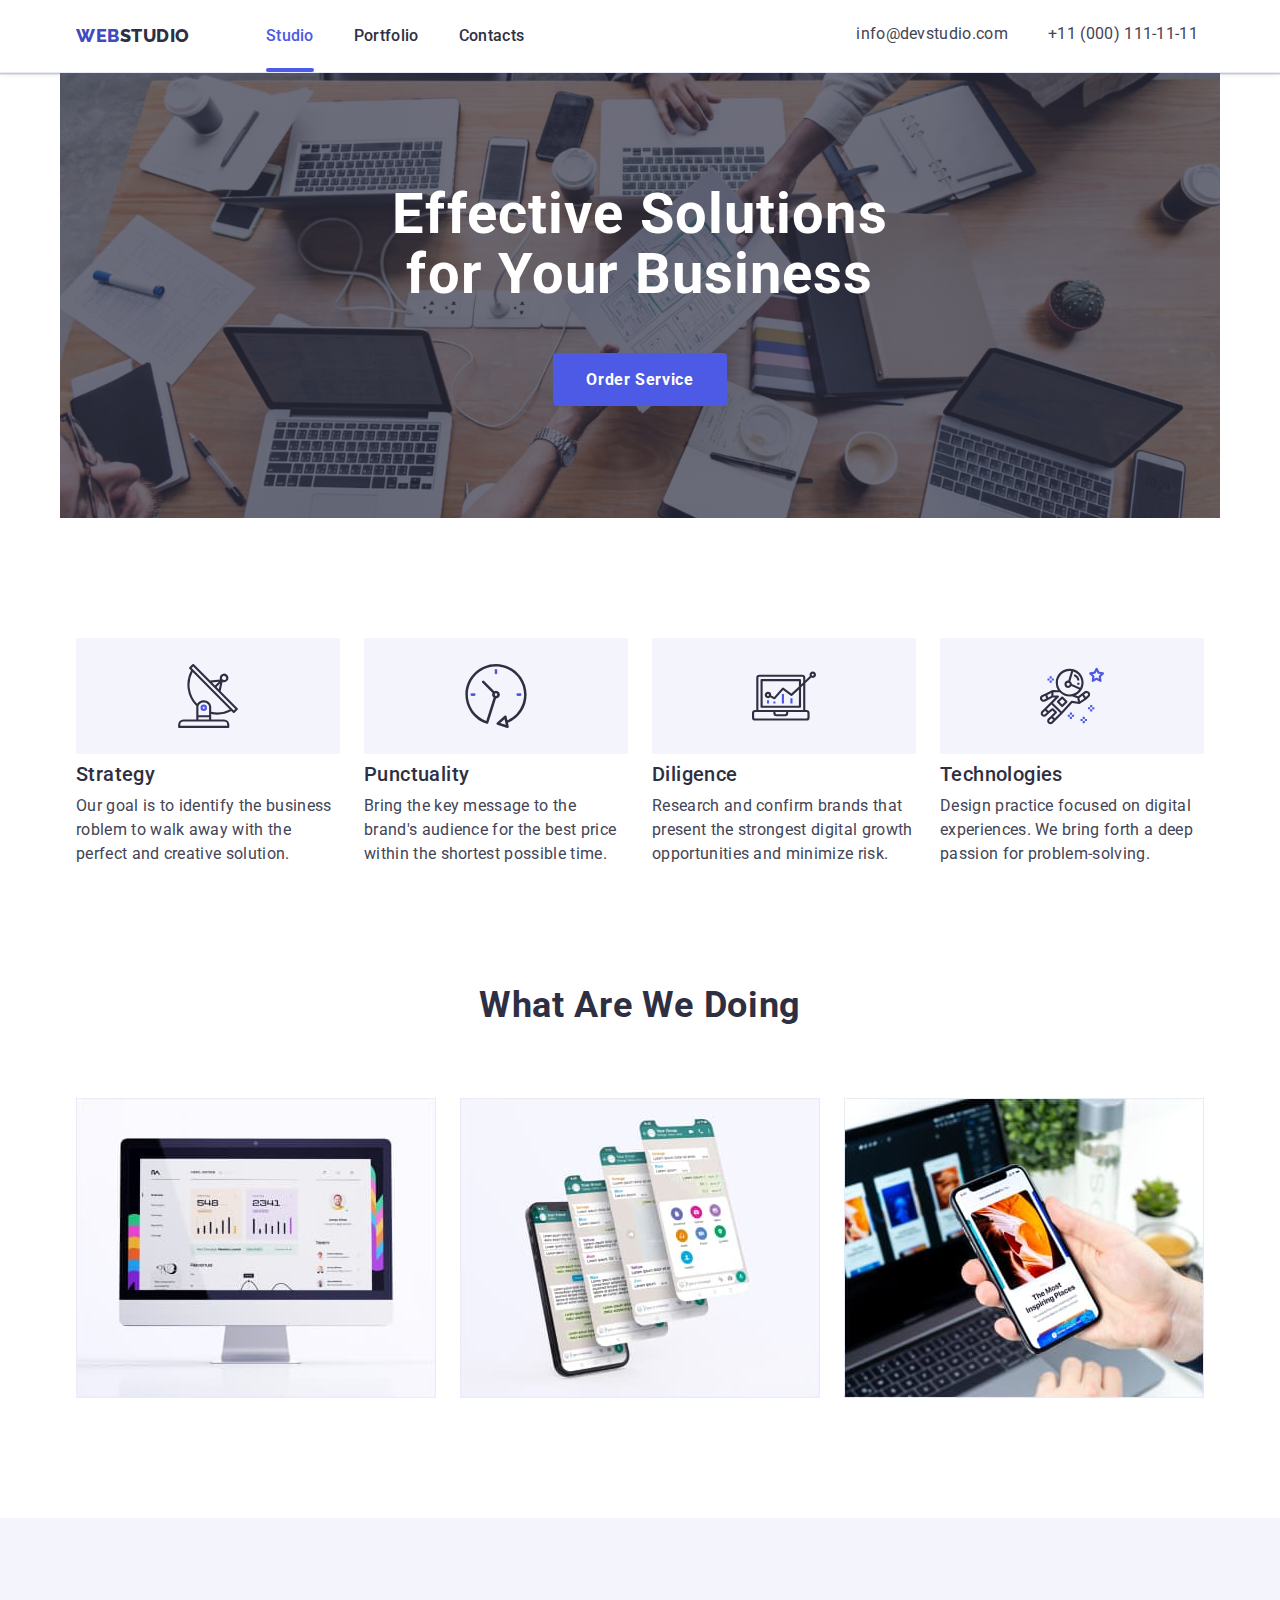
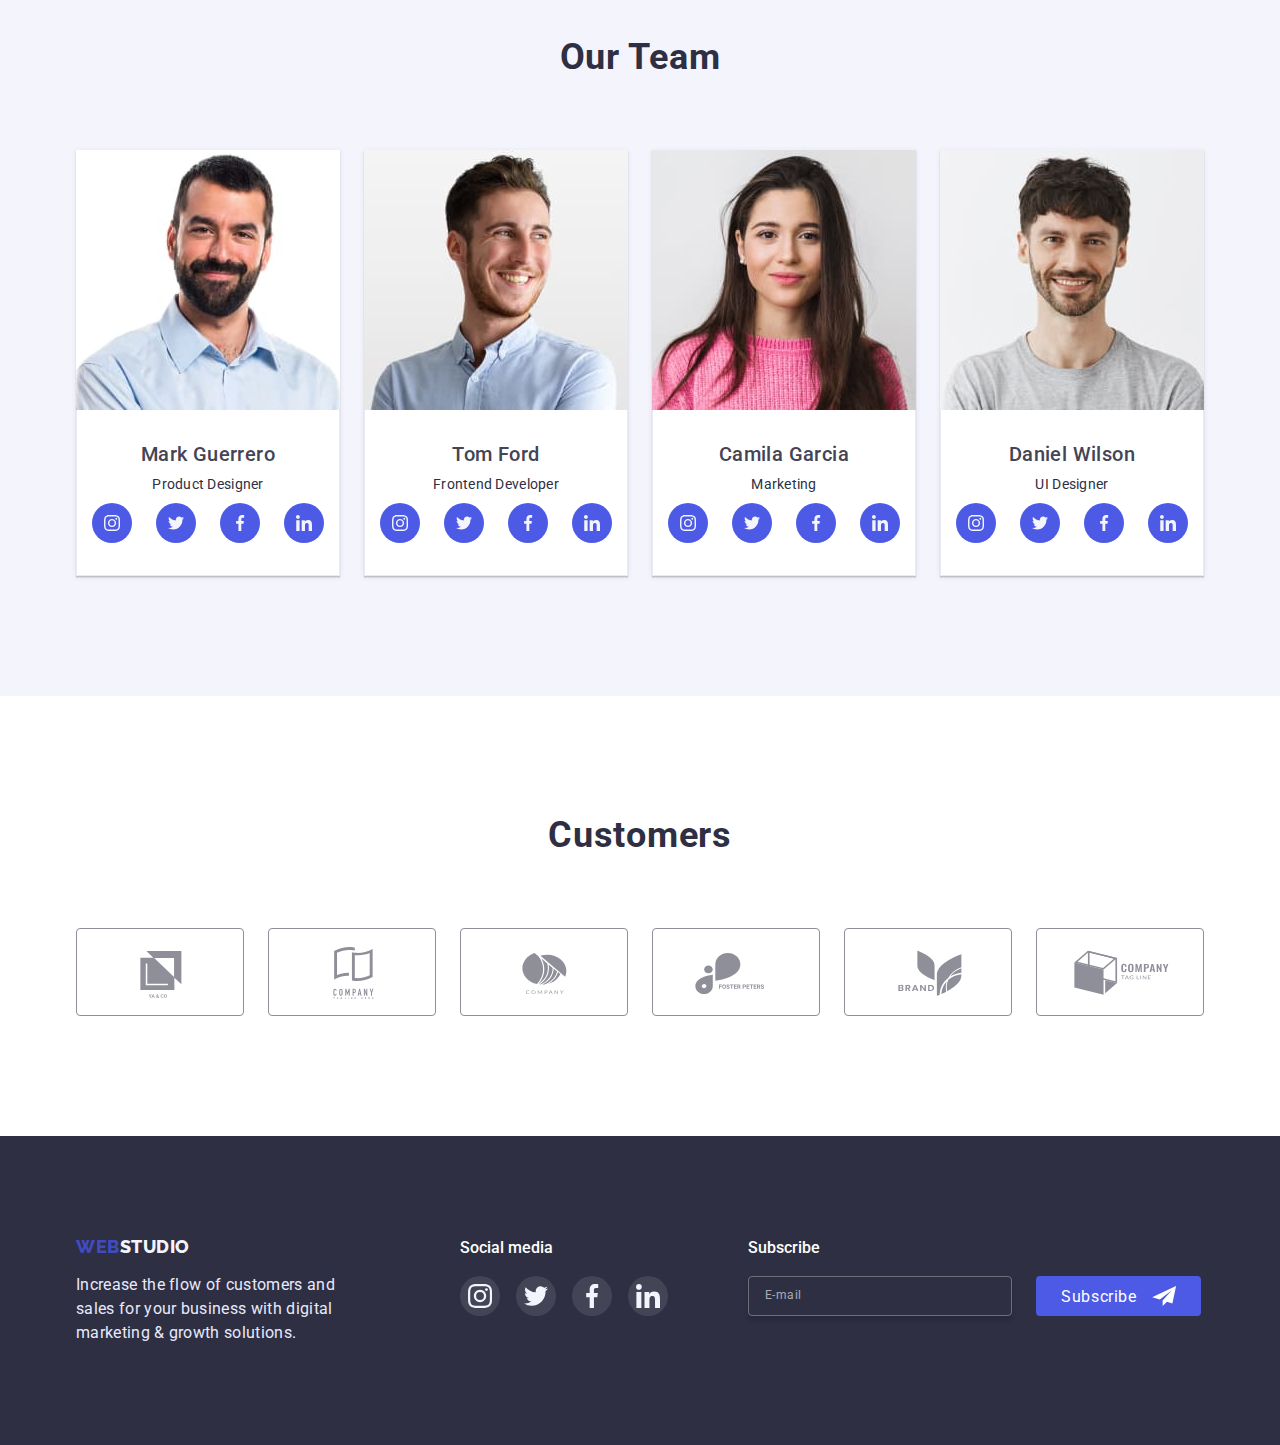
==== commit 0ea1c9c5: "Changed styles.css" ====
--- a/index.html
+++ b/index.html
@@ -52,6 +52,7 @@
                         <svg width="32" height="22" class="mobile-open-icon ">
                             <use href="./images/icons.svg#icon-hamburger"></use>
                         </svg>
+                    </button>
                 </div>
             </div>
         </header>
@@ -421,7 +422,7 @@
                 <div class=" footer-form">
                     <h4 class="social-media-title">Subscribe</h4>
                     <form class=" form">
-                        <input type="email" name="mail" id="mail" class="fotter-input" placeholder="E-mail" />
+                        <input type="email" name="mail"  class="fotter-input" placeholder="E-mail">
                         <button type="submit" class="subscribe-btn">Subscribe
                             <svg class="subscribe-icon">
                                 <use href="./images/icons.svg#icon-telegram" width="24" height="20"></use>
@@ -429,7 +430,6 @@
                         </button>
                     </form>
                 </div>
-            </div>
             </div>
         </footer>
 
@@ -445,17 +445,16 @@
                     <nav>
                         <ul class="mobile-menu-list list">
                             <li class="mobile-menu-item">
-                                <a href="./index.html" class="mobile-menu-link  link" href="">Studio</a>
+                                <a href="./index.html" class="mobile-menu-link  link" >Studio</a>
                             </li>
                             <li class="mobile-menu-item">
-                                <a href="./portfolio.html" class="mobile-menu-link link" href="">Portfolio</a>
+                                <a href="./portfolio.html" class="mobile-menu-link link" >Portfolio</a>
                             </li>
                             <li class="mobile-menu-item">
                                 <a class="mobile-menu-link current-page link" href="">Contacts</a>
                             </li>
                         </ul>
                     </nav>
-
                 </div>
                 <div class="mobile-contact-container">
                     <ul class="mobile-contacts list">
@@ -537,7 +536,7 @@
                     </div>
                     <label for="mail" class="modal-form-label"> Email</label>
                     <div class="modal-icon-container">
-                        <input type="email" name="mail" id="mail" class="modal-form-input" required>
+                        <input type="email" name="mail-addres" id="mail"  class="modal-form-input" required>
                         <span class="modal-form-input-icon">
                             <svg class="modal-form-icons">
                                 <use href="./images/icons.svg#icon-email" width="18" height="24"> </use>
@@ -550,9 +549,9 @@
                         class="modal-form-comment-text"></textarea>
 
 
-                    <label for="privacy policy" class="checkbox-label">
-                        <input class="checkbox-input visually-hidden" type="checkbox" name="privacy policy"
-                            id="privacy policy">
+                    <label for="privacy-policy" class="checkbox-label">
+                        <input class="checkbox-input visually-hidden" type="checkbox" name="privacy-policy"
+                            id="privacy-policy">
                         <span class="checkbox-icon-container">
                             <svg class="checkbox-icon">
                                 <use href="./images/icons.svg#icon-property1" width="16" height="16"></use>
--- a/css/styles.css
+++ b/css/styles.css
@@ -950,7 +950,8 @@
 
 .mobile-social-list {
     display: flex;
-    gap: 56px;
+
+    justify-content: space-between;
 }
 
 .mobile-close-icon {
--- a/css/mobile.css
+++ b/css/mobile.css
@@ -1,6 +1,6 @@
  @media screen and (min-width: 480px) {
     .container {
-       width: 428px;
+       max-width: 428px;
     }
  }
 
@@ -30,6 +30,7 @@
     .hero-section {
        background-image: linear-gradient(rgba(46, 47, 66, 0.7), rgba(46, 47, 66, 0.7)), url(../images/hero480@1x.jpg);
     }
+
  }
 
 
@@ -77,11 +78,11 @@
     }
  }
 
- @media screen and (max-width: 420px) {
+ /*@media screen and (max-width: 420px) {
     .mobile-container {
        padding-left: 20px;
        padding-right: 30px;
-    }
+    }*/
 
    
 
@@ -89,7 +90,7 @@
     /*=============================MODAL WINDOW===============================*/
 
     
- }
+ 
 
 @media screen and (max-width: 385px) {.phone-item .phone-link {font-size: 29px;}
 .mobile-social-list {gap: 40px;}}
--- a/css/tablet.css
+++ b/css/tablet.css
@@ -2,7 +2,7 @@
 
 @media screen and (min-width: 768px) {
     .container {
-        width: 768px;
+        max-width: 768px;
     }}
 
 @media screen and (max-width: 767px) {
@@ -28,7 +28,7 @@
         max-width: 496px;
     }
 
-    .hero-section {
+   .hero-section {
         background-image: linear-gradient(rgba(46, 47, 66, 0.7), rgba(46, 47, 66, 0.7)), url(../images/hero768@1x.jpg);
     }
 
@@ -38,13 +38,13 @@
         .hero-section {
             background-image: linear-gradient(rgba(46, 47, 66, 0.7), rgba(46, 47, 66, 0.7)), url(../images/hero768@2x.jpg);
         }
-    }
+    }}
 
 
 
     /*============================FITURE SECTION=========================*/
 
-    .secondary-titles {
+   @media screen and (min-width: 768px) { .secondary-titles {
         text-align: left;
     }
 
--- a/css/descktop.css
+++ b/css/descktop.css
@@ -2,7 +2,7 @@
 
   @media screen and (min-width: 1200px) {
       .container {
-          width: 1200px;
+          max-width: 1160px;
       }
 
       .site-menu {
@@ -13,11 +13,11 @@
           display: flex;
           gap: 40px;
           margin-left: 332px;
-      }
+      }}
 
       /*============================HERO SECTION=========================*/
 
-      .hero-section {
+     @media screen and (min-width: 961px) { .hero-section {
           background-image: linear-gradient(rgba(46, 47, 66, 0.7), rgba(46, 47, 66, 0.7)), url(../images/hero1200@1x.jpg);
       }
 
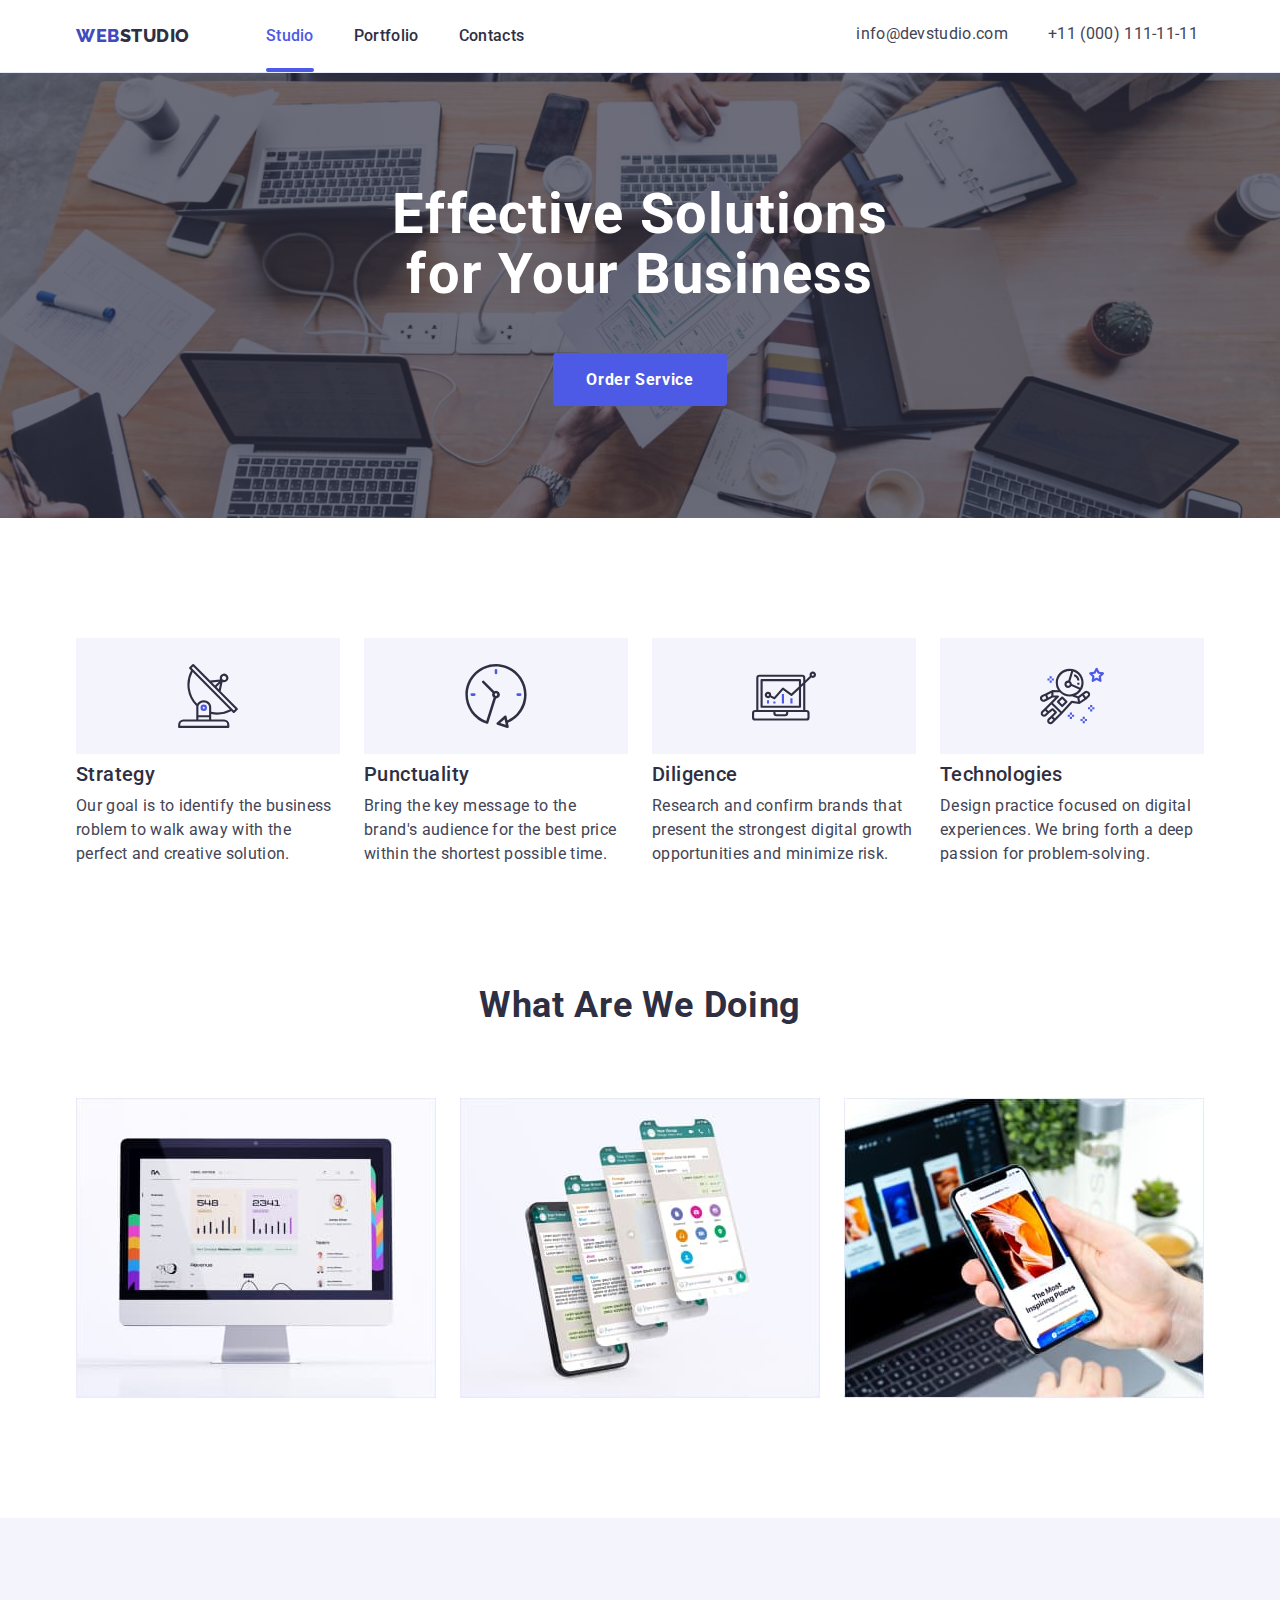
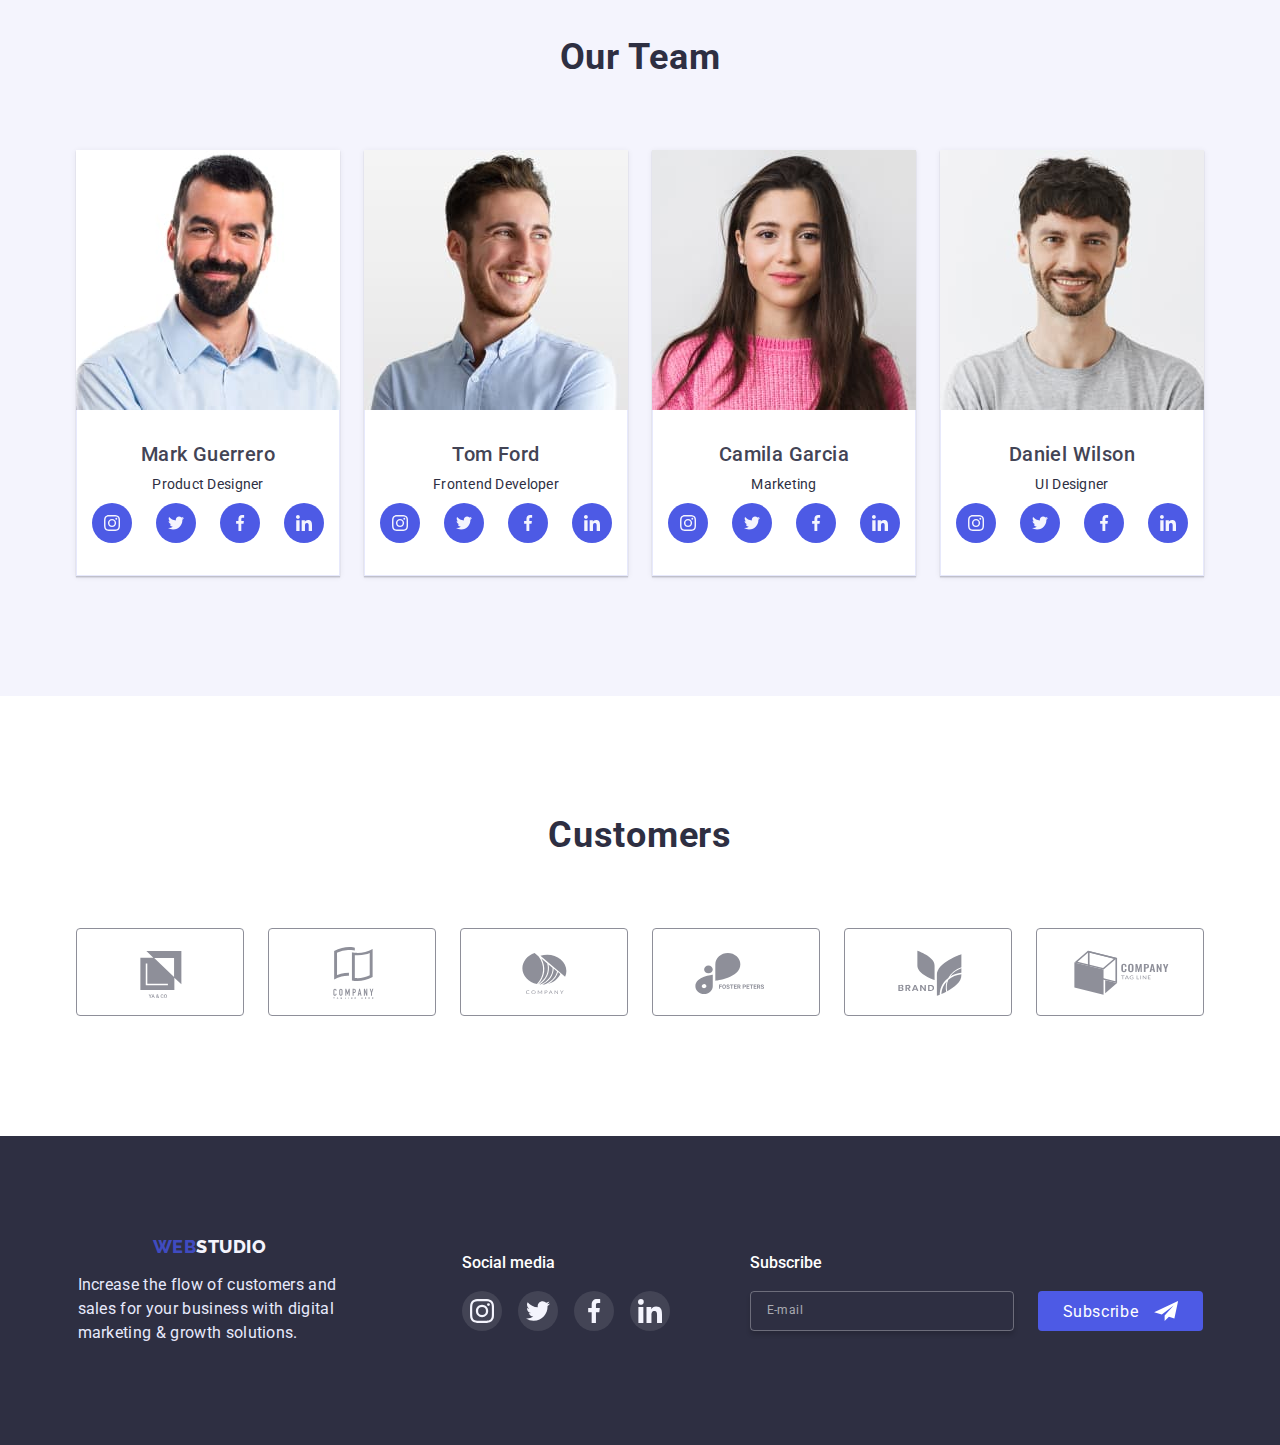
==== commit 152b16b8: "Updated styles.css" ====
--- a/index.html
+++ b/index.html
@@ -58,10 +58,11 @@
         </header>
         <main>
             <!-------------------------------HERO SECTION----------------------------------------->
-            <section class="hero-section container">
-
+            <section class="hero-section ">
+                <div class="container">
                 <h1 class="hero">Effective Solutions for Your Business</h1>
                 <button class="main-button" type="button" data-modal-open>Order Service</button>
+                </div>
             </section>
             <!------------------------------FITURE  SECTION-------------------------------------->
             <section class="fiture-section">
@@ -374,7 +375,7 @@
 
                 <div class="footer-container">
 
-                    <div class="footer-list">
+                    <div class="footer-logo-container">
                         <a href="" class="footer-logo link"><span class="footer-accent">Web</span>Studio</a>
 
                         <p class="footer-text">Increase the flow of customers and sales for your business with digital
@@ -383,7 +384,7 @@
                             growth solutions.</p>
                     </div>
 
-                    <div class="social-list">
+                    <div class="footer-social-list list">
                         <h4 class="social-media-title"> Social media
                         </h4>
                         <ul class="media-list list">
--- a/css/styles.css
+++ b/css/styles.css
@@ -355,10 +355,6 @@
 
 }
 
-
-
-
-
 .team-item {
     max-width: 264px;
     margin-left: auto;
@@ -391,11 +387,11 @@
 }
 
 
-.team-list {
-    display: flex;
-    flex-wrap: wrap;
-    justify-content: center;
-}
+  
+   
+    
+    
+
 
 
 
@@ -464,7 +460,9 @@
     display: flex;
     flex-wrap: wrap;
     justify-content: center;
-    gap: 16px;
+column-gap: 16px;
+    row-gap: 72px;
+    
 }
 
 
@@ -478,11 +476,10 @@
     display: flex;
     justify-content: center;
     align-items: center;
-    width: 168px;
+    width: 190px;
     height: 88px;
     border: 1px solid #8E8F99;
     border-radius: 4px;
-    margin-bottom: 72px;
     fill: #8E8F99;
 
     transition: fill 250ms cubic-bezier(0.4, 0, 0.2, 1),
@@ -515,7 +512,7 @@
     line-height: 1.2;
     letter-spacing: 0.03em;
     text-transform: uppercase;
-
+text-align: center;
     color: var(--secondary-background-color);
 }
 
@@ -523,12 +520,15 @@
     color: var(--btn-hover-color);
 }
 
+.footer-container {display: flex;
+flex-direction: column;
+
+gap: 72px;}
 
 
 .footer-text {
     margin-top: 16px;
     width: 264px;
-
     font-family: 'Roboto', sans-serif;
     font-size: 16px;
     line-height: 1.5;
--- a/css/mobile.css
+++ b/css/mobile.css
@@ -42,19 +42,21 @@
     .fiture-item:not(:last-child) {
        margin-bottom: 72px
     }
+.team-item:not(:last-child) {
+       margin-bottom: 72px;}
+    /*.team-item:not(:last-child) {
+       margin-bottom: 72px;
+    }*/
 
-    .team-item:not(:last-child) {
-       margin-bottom: 72px;
-    }
-
-    .customer-link:nth-last-child(-n + 2) {
+    /*.customer-link:nth-last-child(-n + 2) {
        margin-bottom: 0;
-    }
+    }*/
  }
-
+@media screen and (max-width: 480px) {.customer-link{width: 190px;}}
  /*==============================FOOTER FORM================================*/
 
  @media screen and (max-width: 767px) {
+
     .footer-form {
        text-align: center;
     }
@@ -62,6 +64,8 @@
     .fotter-input {
        margin-bottom: 16px;
     }
+
+    .footer-container {align-items: center;}
  }
 
  /*==============================MOBILE MENU===================================*/
--- a/css/tablet.css
+++ b/css/tablet.css
@@ -50,50 +50,48 @@
 
     .fiture-list {
         display: flex;
-        flex-wrap: wrap;
-        margin-left: -12px;
-        margin-right: -12px;
-    }
+        flex-wrap: wrap;}
+   }
 
-    .fiture-item:nth-child(-n + 2) {
-        margin-bottom: 72px;
-    }
-
-    .fiture-item {
-        flex-basis: calc((100% - 4 * 12px) / 2);
-        margin-left: 12px;
-        margin-right: 12px;
-    }
-
-
+   @media screen and (min-width: 768px) and (max-width: 1199px) {.fiture-list {column-gap: 24px;
+row-gap: 72px;}
+.fiture-item {
+        flex-basis: calc((100% - 24px) / 2);
+    }}
 
     /*--------------------------TEAM-SECTION------------------*/
     .team-section {
         padding-bottom: 104px;
     }
+
+
+@media screen and (min-width: 768px) {.team-list {display: flex;
+    justify-content: center;
+    flex-wrap: wrap;
+    column-gap: 24px;
+    row-gap: 64px;}
+.team-item {margin: 0;}
 }
 
-
-
-@media screen and (min-width: 768px) {
+/*@media screen and (min-width: 768px) {
     .team-list {
         margin-left: -12px;
         margin-right: -12px;
     }
-}
+}*/
 
 
-@media screen and (min-width: 768px) and (max-width: 1199px) {
+/*@media screen and (min-width: 768px) and (max-width: 1199px) {
     .team-item {
         flex-basis: calc((100% - 4 * 12px) / 2);
-        margin-left: 12px;
+       margin-left: 12px;
         margin-right: 12px;
     }
 
     .team-item:nth-child(-n + 2) {
         margin-bottom: 64px;
     }
-}
+}*/
 
 /*----------------------------------------CUSTOMER SECTION---------------------------------*/
 
@@ -101,29 +99,37 @@
     .customer-list {
         gap: 24px;
     }
+.customer-link {width: 168px;}
 
-    .customer-link:nth-last-child(-n + 3) {
-        margin-bottom: 0;
-    }
-}
+    /*.customer-link:nth-last-child(-n + 3) {
+        margin-bottom: 0;*/
+    
+
 
 /*------------------- FOOTER STYLES ----------------*/
-@media screen and (max-width: 767px) {
+/*@media screen and (max-width: 767px) {
 
-    .social-list,
+    /*.footer-social-list,
     .footer-logo {
         text-align: center;
-    }
+    }*/
 
-    .footer-text {
+    /*.footer-text {
         margin-left: auto;
         margin-right: auto;
-    }
+    }*/
 
-    .social-media-title {
+    /*.social-media-title {
         margin-top: 72px;
     }
-}
+}*/
+
+.footer-container {flex-direction: row;
+    justify-content: flex-start;
+  gap: 24px;
+   
+}}
+
 
 @media screen and (min-width: 768px) {
     .social-media-title {
@@ -143,12 +149,12 @@
         display: flex;
     }
 
-    .footer-container {
-        display: flex;
-        gap: 24px;
-    }
     .modal-window { width: 408px;}
 }
+
+@media screen and (max-width: 1199px) {
+.footer-container {margin-bottom: 72px;}}
+
 
 @media screen and (min-width: 768px) and (max-width: 1199px) {
     .footer-flex-container {
--- a/css/descktop.css
+++ b/css/descktop.css
@@ -58,11 +58,10 @@
           font-weight: 400;
       }
 
+       .fiture-list {gap: 24px;}
       .fiture-list>.fiture-item {
-          flex-basis: calc((100% - 8 * 12px) / 4);
-          margin-left: 12px;
-          margin-right: 12px;
-          margin-bottom: 0px;
+          flex-basis: calc((100% - 72px) / 4);
+          
       }
 
       .fiture-icon-list {
@@ -92,14 +91,14 @@
           padding-bottom: 120px;
       }
 
-      .team-list {
+      /*.team-list {
           gap: 24px;
       }
 
       .team-item {
           margin-left: 0;
           margin-right: 0;
-      }
+      }*/
 
       /*----------------------------------------CUSTOMER SECTION---------------------------------*/
 
@@ -108,9 +107,7 @@
           padding-bottom: 120px;
       }
 
-      .customer-link {
-          margin-bottom: 0;
-      }
+
 
       /*--------------------------------- FOOTER STYLES -------------------------------*/
       .footer {
@@ -119,25 +116,21 @@
       }
   }
 
-  @media screen and (max-width: 1199px) {
-      .footer-text {
-          margin-bottom: 72px;
-      }
-  }
 
   @media screen and (min-width: 1200px) {
-      .footer-flex-container {
-          display: flex;
+      .footer-flex-container { display: flex;
+        justify-content: center;
+        align-items: center;
+          
       }
 
       .footer-container {
-          gap: 120px;
+        align-items: center;
+        margin-right: 80px;
+          gap: 120px; 
       }
 
-      .social-list {
-          margin-right: 80px;
-      }
-
+      
       /* ----------------------PORTFOLIO SERVICES--------------------------*/
 
       .image-list {
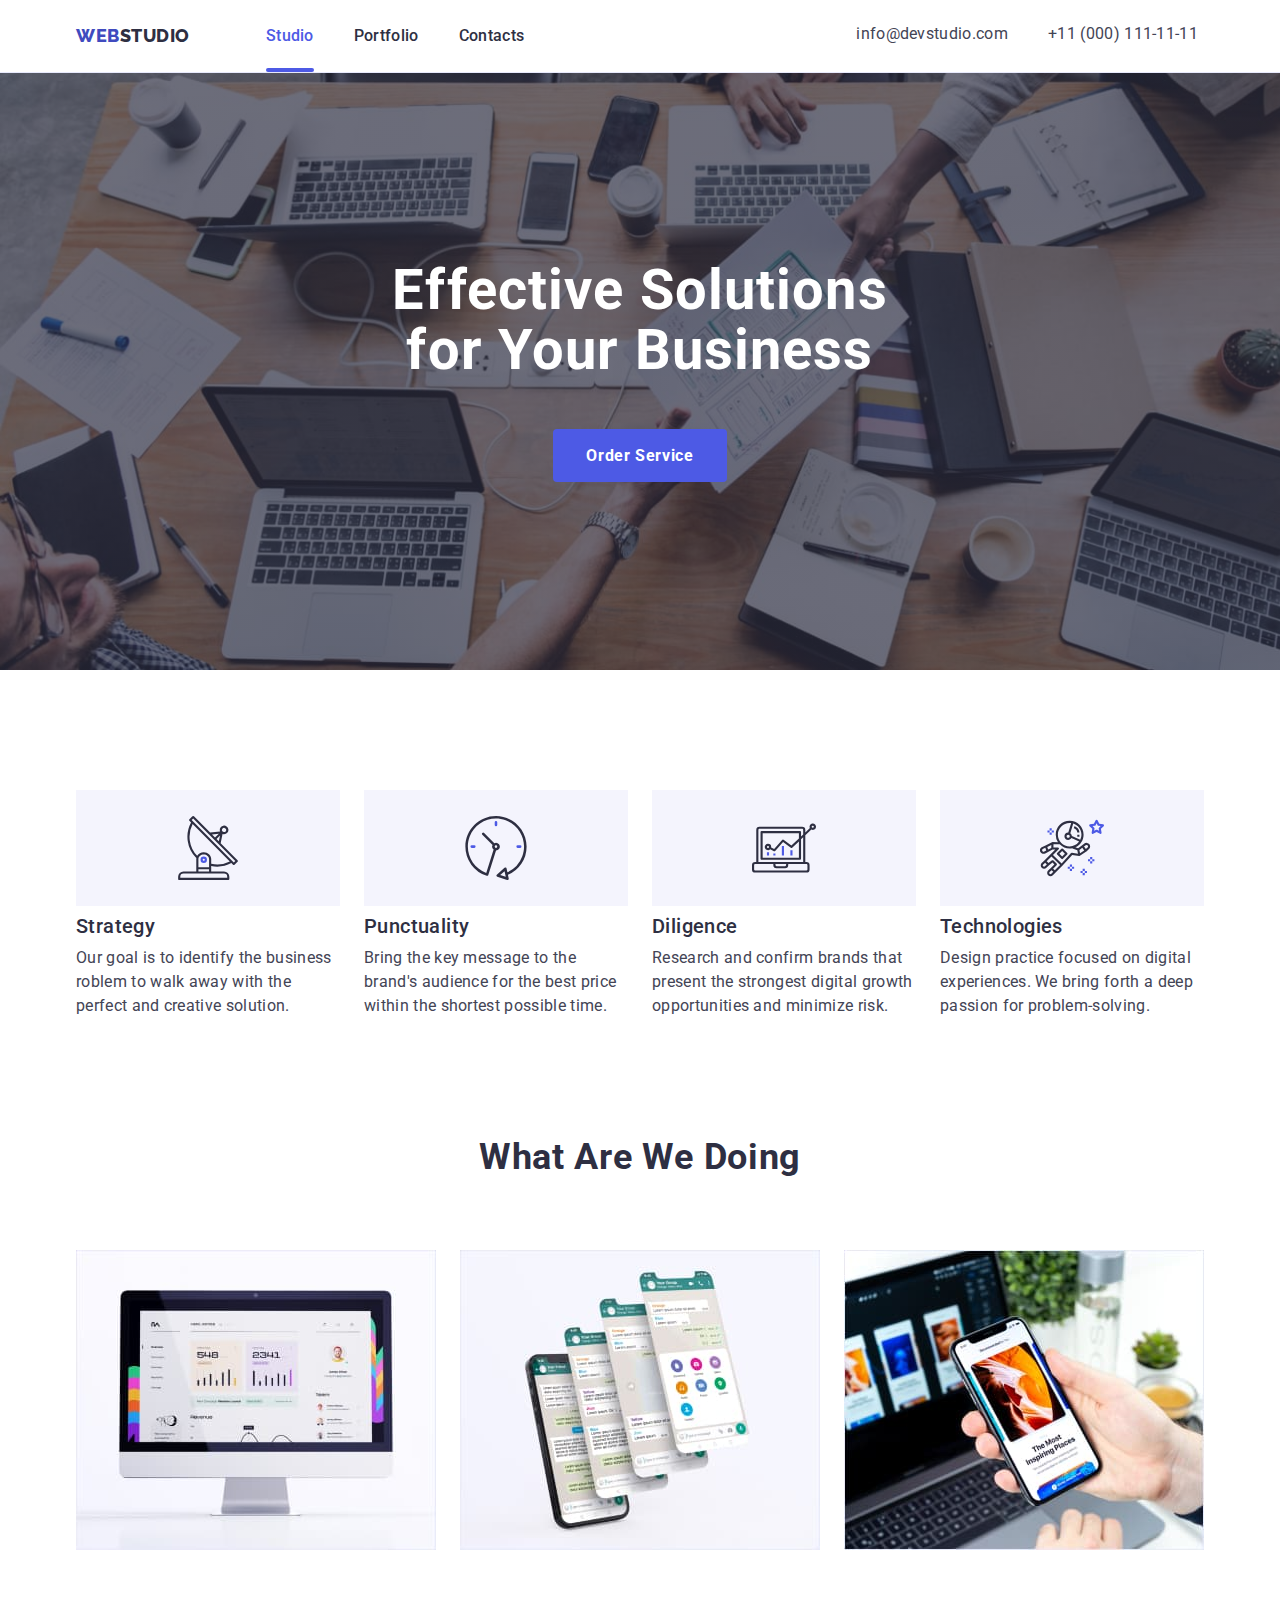
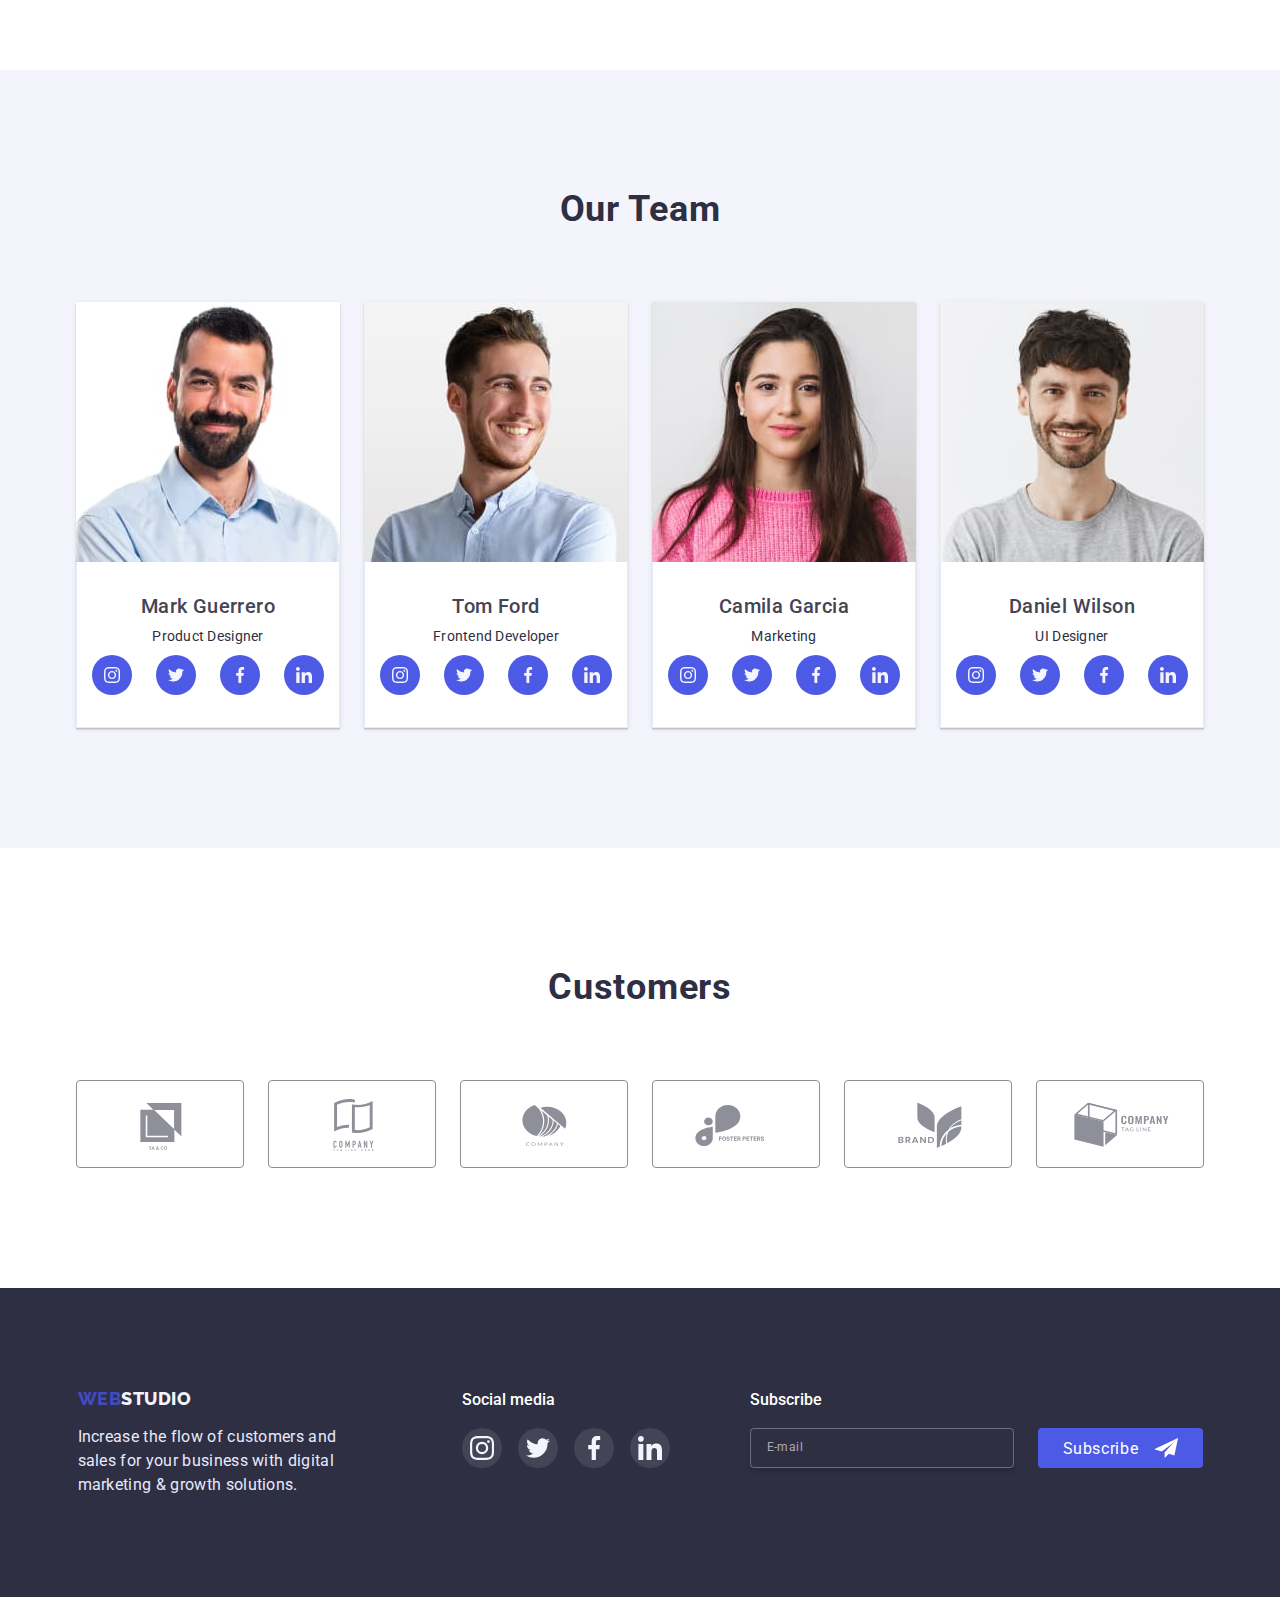
==== commit 2a58bcc7: "Changed Customer section" ====
--- a/index.html
+++ b/index.html
@@ -18,9 +18,7 @@
         <link rel="stylesheet" href="./css/tablet.css">
         <link rel="stylesheet" href="./css/descktop.css">
     </head>
-
-    <body>
-
+    <body >
         <!-----------------------------------header------------------------>
         <header class="header-section">
             <div class="container">
@@ -319,42 +317,42 @@
                 <div class="container">
                     <h3 class="titles">Customers</h3>
                     <ul class="customer-list list">
-                        <li>
+                        <li class="ybyy-item">
                             <a href="" class="customer-link">
                                 <svg class="customer-icon">
                                     <use href="./images/icons.svg#logo6" width="104" height="56"></use>
                                 </svg>
                             </a>
                         </li>
-                        <li>
+                        <li class="ybyy-item">
                             <a href="" class="customer-link">
                                 <svg class="customer-icon">
                                     <use href="./images/icons.svg#logo1" width="104" height="56"></use>
                                 </svg>
                             </a>
                         </li>
-                        <li>
+                        <li class="ybyy-item">
                             <a href="" class="customer-link">
                                 <svg class="customer-icon">
                                     <use href="./images/icons.svg#logo2" width="104" height="56"></use>
                                 </svg>
                             </a>
                         </li>
-                        <li>
+                        <li  class="ybyy-item">
                             <a href="" class="customer-link">
                                 <svg class="customer-icon">
                                     <use href="./images/icons.svg#logo3" width="104" height="56"></use>
                                 </svg>
                             </a>
                         </li>
-                        <li>
+                        <li class="ybyy-item">
                             <a href="" class="customer-link">
                                 <svg class="customer-icon">
                                     <use href="./images/icons.svg#logo4" width="104" height="56"></use>
                                 </svg>
                             </a>
                         </li>
-                        <li>
+                        <li class="ybyy-item">
                             <a href="" class="customer-link">
                                 <svg class="customer-icon">
                                     <use href="./images/icons.svg#logo5" width="104" height="56"></use>
@@ -437,7 +435,6 @@
         <!-------------------MOBILE MENU WINDOW---------------->
         <div class="mobile-menu is-open" data-menu>
             <div class="mobile-container">
-                <div class="mobile-menu-container">
                     <button class="mobile-menu-close-btn" data-menu-close>
                         <svg class="mobile-close-icon ">
                             <use href="./images/icons.svg#icon-close-btn" width="8" height="8"></use>
@@ -467,8 +464,6 @@
                             <a class="mail-link link" href="mailto:">info@devstudio.com</a>
                         </li>
                     </ul>
-
-
                     <ul class="mobile-social-list  list">
                         <li class="mobile-social-item">
                             <a href="" class="social-link link">
@@ -503,7 +498,7 @@
                         </li>
                     </ul>
                 </div>
-            </div>
+
         </div>
         <!-------------------modal window---------------->
 
--- a/css/styles.css
+++ b/css/styles.css
@@ -350,7 +350,7 @@
 
 .team-section {
     background: var(--secondary-background-color);
-    padding-top: 96px;
+    padding-top: 128px;
     padding-bottom: 128px;
 
 }
@@ -445,9 +445,6 @@
 }
 
 /*----------------------------------------CUSTOMER SECTION---------------------------------*/
-
-
-
 .customer-section {
     padding-top: 96px;
     padding-bottom: 96px;
@@ -457,12 +454,12 @@
 
 
 .customer-list {
-    display: flex;
+display: flex;
     flex-wrap: wrap;
     justify-content: center;
 column-gap: 16px;
-    row-gap: 72px;
-    
+   row-gap: 72px;
+
 }
 
 
@@ -470,14 +467,17 @@
 .customer-icon {
     width: 104px;
     height: 56px;
-}
+ 
+}
+
 
 .customer-link {
     display: flex;
     justify-content: center;
     align-items: center;
-    width: 190px;
     height: 88px;
+width: 190px;
+ 
     border: 1px solid #8E8F99;
     border-radius: 4px;
     fill: #8E8F99;
@@ -522,7 +522,6 @@
 
 .footer-container {display: flex;
 flex-direction: column;
-
 gap: 72px;}
 
 
@@ -815,15 +814,19 @@
 
 .mobile-menu {
     position: fixed;
-    width: 100vw;
+    top:0;
+    left: 0;
+    width:100vw;
     height: 100vh;
     z-index: 1;
-    padding: 0;
-    padding-top: 40px;
-    padding-bottom: 40px;
-
-
-    top: 0;
+   display: flex;
+   flex-direction: column;
+   justify-content: space-between;
+    padding: 40px;
+    overflow: auto;
+    box-shadow: 0px 2px 1px rgba(46, 47, 66, 0.08),
+        0px 1px 1px rgba(46, 47, 66, 0.16),
+        0px 1px 6px rgba(46, 47, 66, 0.08);
     background-color: var(--main-background-color);
     opacity: 1;
     transition: opacity 250ms cubic-bezier(0.4, 0, 0.2, 1);
@@ -838,21 +841,14 @@
 
 
 
-.mobile-container {
+/*.mobile-container {
     padding-left: 40px;
     padding-right: 40px;
 }
-
-
-
-
-.mobile-menu>.mobile-container {
-    height: 100%;
-    display: flex;
-    flex-direction: column;
-    justify-content: space-between;
-    overflow: auto;
-}
+*/
+
+
+
 
 
 
@@ -862,7 +858,6 @@
     justify-content: center;
     align-items: center;
     margin-left: auto;
-    margin-bottom: 16px;
     width: 24px;
     height: 24px;
     border-radius: 50%;
@@ -877,12 +872,9 @@
 }
 
 
-
-.mobile-menu-list {
-    margin-bottom: 50px;
-}
-
-.mobile-menu-list .mobile-menu-item:not(:last-child) {
+.mobile-menu-list {margin-top: 16px;}
+
+.mobile-menu-list .mobile-menu-item {
     margin-bottom: 40px;
 }
 
@@ -950,6 +942,7 @@
 
 .mobile-social-list {
     display: flex;
+max-width: 328px;
 
     justify-content: space-between;
 }
@@ -1003,27 +996,6 @@
     transition: transform 250ms cubic-bezier(0.4, 0, 0.2, 1);
 }
 
-@media (max-width: 479px) {
-    .modal-window {
-        width: 100%;
-    }
-}
-
-@media (min-width: 768px) {
-    .modal-window {
-
-        width: 408px;
-        height: 586px;
-    }
-}
-
-@media (min-width: 1200px) {
-    .modal-window {
-
-        width: 408px;
-        height: 584px;
-    }
-}
 
 .modal-close-button {
     position: absolute;
--- a/css/mobile.css
+++ b/css/mobile.css
@@ -52,7 +52,17 @@
        margin-bottom: 0;
     }*/
  }
-@media screen and (max-width: 480px) {.customer-link{width: 190px;}}
+
+/*@media screen and (max-width: 428px) {.customer-link {flex-basis: 50% ;
+}
+}*/
+ 
+
+ @media screen and (max-width: 428px) {
+   .customer-link {
+   width:33.33vw;}}
+
+/*@media screen and (max-width: 480px) {.customer-link{width: 190px;}}*/
  /*==============================FOOTER FORM================================*/
 
  @media screen and (max-width: 767px) {
@@ -94,10 +104,14 @@
     /*=============================MODAL WINDOW===============================*/
 
     
- 
+ @media (max-width: 479px) {
+    .modal-window {
+        width: 100%;
+    }
+}
 
-@media screen and (max-width: 385px) {.phone-item .phone-link {font-size: 29px;}
-.mobile-social-list {gap: 40px;}}
+@media screen and (max-width: 385px) {.phone-item .phone-link {font-size: 29px;}}
+/*.mobile-social-list {gap: 40px;}}*/
  /* ----------------------PORTFOLIO SERVICES--------------------------*/
   @media screen and (max-width: 767px) {.portfolio-image-container {
           max-width: 396px;
--- a/css/tablet.css
+++ b/css/tablet.css
@@ -30,6 +30,8 @@
 
    .hero-section {
         background-image: linear-gradient(rgba(46, 47, 66, 0.7), rgba(46, 47, 66, 0.7)), url(../images/hero768@1x.jpg);
+         padding-top: 112px;
+    padding-bottom: 108px;
     }
 
     @media (min-device-pixel-ratio: 2),
@@ -57,12 +59,13 @@
 row-gap: 72px;}
 .fiture-item {
         flex-basis: calc((100% - 24px) / 2);
-    }}
+    }
 
     /*--------------------------TEAM-SECTION------------------*/
     .team-section {
-        padding-bottom: 104px;
-    }
+       padding-top: 96px;
+       padding-bottom: 104px;
+    }}
 
 
 @media screen and (min-width: 768px) {.team-list {display: flex;
@@ -132,11 +135,11 @@
 
 
 @media screen and (min-width: 768px) {
-    .social-media-title {
+    .social-media-title, .footer-logo  {
         text-align: left;
     }
 
-    /*==============================FOOTER FORM================================*/
+    /*==============================FOOTER_FORM and MODAL_WINDOW===============================*/
     .fotter-input {
         width: 264px;
     }
@@ -149,7 +152,9 @@
         display: flex;
     }
 
-    .modal-window { width: 408px;}
+    .modal-window { 
+    width: 408px;
+    height: 586px;}
 }
 
 @media screen and (max-width: 1199px) {
@@ -162,7 +167,7 @@
     }
 }
 
-/* ----------------------PORTFOLIO SERVICES--------------------------*/
+/* ----------------------PORTFOLIO-SERVICES--------------------------*/
 
 
 @media screen and (min-width: 768px) {
--- a/css/descktop.css
+++ b/css/descktop.css
@@ -19,14 +19,15 @@
 
      @media screen and (min-width: 961px) { .hero-section {
           background-image: linear-gradient(rgba(46, 47, 66, 0.7), rgba(46, 47, 66, 0.7)), url(../images/hero1200@1x.jpg);
-      }
+        padding-top: 188px;
+    padding-bottom: 188px; 
+        }
 
       @media (min-device-pixel-ratio: 2),
       (min-resolution: 192dpi),
       (min-resolution: 2dppx) {
           .hero-section {
-              background-image: linear-gradient(rgba(46, 47, 66, 0.7), rgba(46, 47, 66, 0.7)), url(../images/hero1200@2x.jpg);
-          }
+              background-image: linear-gradient(rgba(46, 47, 66, 0.7), rgba(46, 47, 66, 0.7)), url(../images/hero1200@2x.jpg);}  
       }
 
 
@@ -90,16 +91,6 @@
           padding-top: 120px;
           padding-bottom: 120px;
       }
-
-      /*.team-list {
-          gap: 24px;
-      }
-
-      .team-item {
-          margin-left: 0;
-          margin-right: 0;
-      }*/
-
       /*----------------------------------------CUSTOMER SECTION---------------------------------*/
 
       .customer-section {
@@ -109,7 +100,7 @@
 
 
 
-      /*--------------------------------- FOOTER STYLES -------------------------------*/
+      /*--------------------------------- FOOTER_STYLES and MODAL_WINDOW-------------------------------*/
       .footer {
           padding-top: 100px;
           padding-bottom: 100px;
@@ -120,17 +111,21 @@
   @media screen and (min-width: 1200px) {
       .footer-flex-container { display: flex;
         justify-content: center;
-        align-items: center;
+        align-items: baseline;
           
       }
 
       .footer-container {
-        align-items: center;
+        align-items: baseline;
         margin-right: 80px;
           gap: 120px; 
       }
 
-      
+       .modal-window {
+
+        width: 408px;
+        height: 584px;
+    }
       /* ----------------------PORTFOLIO SERVICES--------------------------*/
 
       .image-list {
